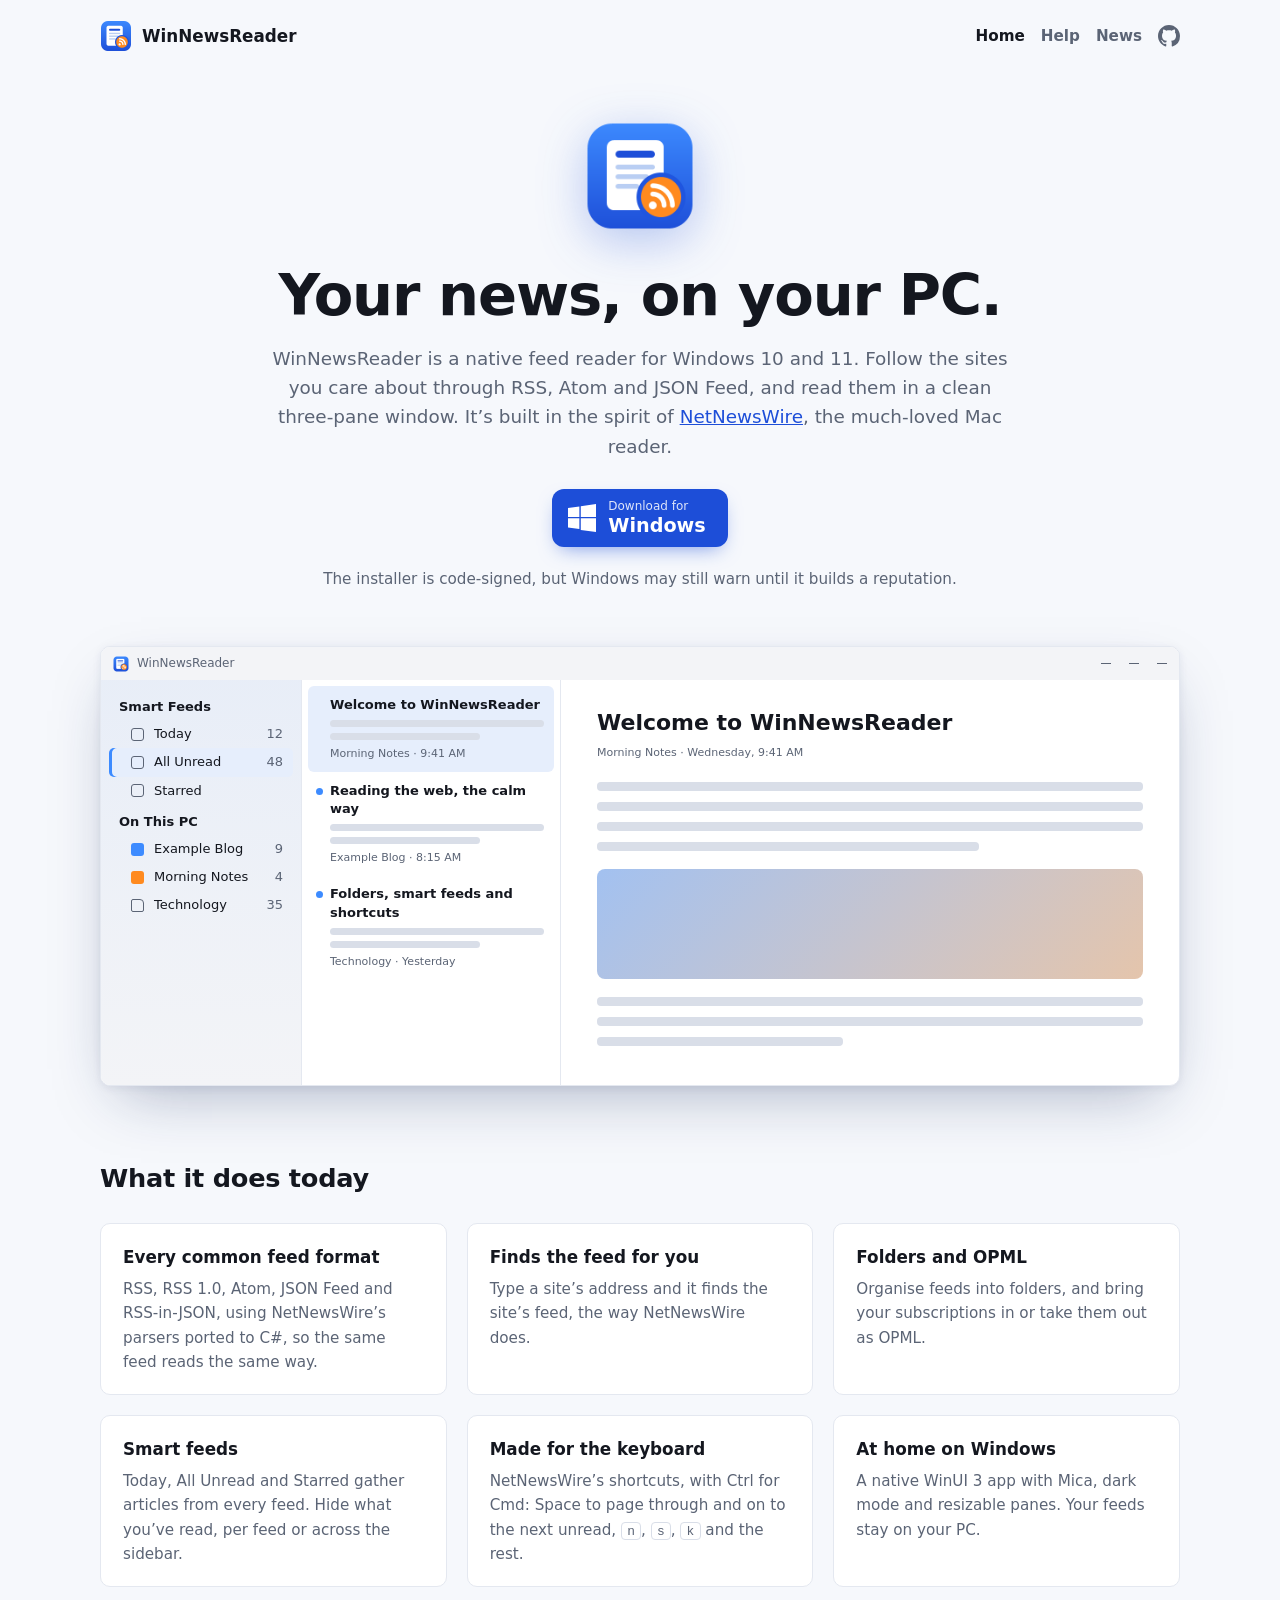
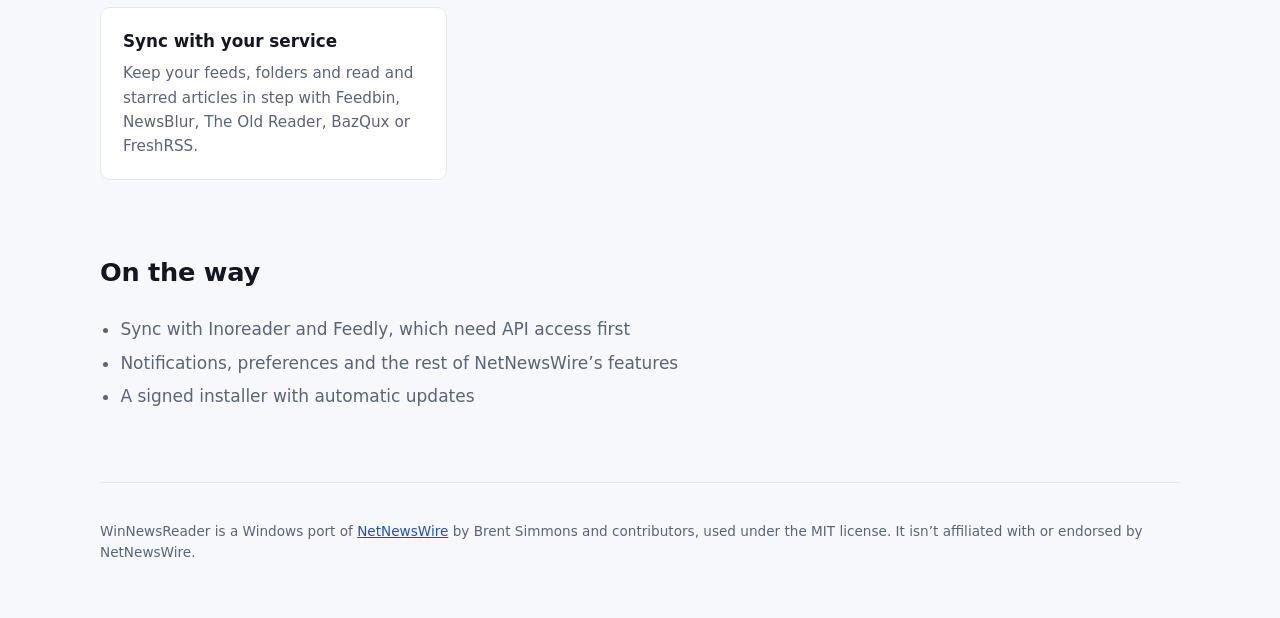
==== site/index.html @ 7c764926 "Website and README: the installer is code-signed Co-Authored-By: Claude Sonnet 5.5 <noreply@anthropi" ====
<!doctype html>
<html lang="en">
<head>
	<meta charset="utf-8">
	<meta name="viewport" content="width=device-width, initial-scale=1">
	<title>WinNewsReader — a feed reader for Windows</title>
	<meta name="description" content="A native RSS, Atom and JSON Feed reader for Windows 10 and 11, built in the spirit of NetNewsWire.">
	<meta name="color-scheme" content="light dark">
	<meta property="og:title" content="WinNewsReader">
	<meta property="og:description" content="A native feed reader for Windows, built in the spirit of NetNewsWire.">
	<meta property="og:image" content="https://winnewsreader.com/icon.png">
	<meta property="og:url" content="https://winnewsreader.com/">
	<link rel="icon" href="favicon.ico" sizes="any">
	<link rel="icon" href="icon.png" type="image/png">
	<link rel="alternate" type="application/atom+xml" title="WinNewsReader News" href="feed.xml">
	<link rel="stylesheet" href="styles.css">
</head>
<body>
	<header class="top">
		<a class="brand" href="/">
			<img src="icon.png" alt="" width="32" height="32">
			<span>WinNewsReader</span>
		</a>
		<nav class="links"><a href="/" aria-current="page">Home</a> <a href="/help/">Help</a> <a href="/news/">News</a> <a class="github" href="https://github.com/shaztechio/WinNewsReader" aria-label="WinNewsReader on GitHub" title="View on GitHub"><svg viewBox="0 0 16 16" width="22" height="22" aria-hidden="true" fill="currentColor"><path d="M8 0C3.58 0 0 3.58 0 8c0 3.54 2.29 6.53 5.47 7.59.4.07.55-.17.55-.38 0-.19-.01-.82-.01-1.49-2.01.37-2.53-.49-2.69-.94-.09-.23-.48-.94-.82-1.13-.28-.15-.68-.52-.01-.53.63-.01 1.08.58 1.23.82.72 1.21 1.87.87 2.33.66.07-.52.28-.87.51-1.07-1.78-.2-3.64-.89-3.64-3.95 0-.87.31-1.59.82-2.15-.08-.2-.36-1.02.08-2.12 0 0 .67-.21 2.2.82.64-.18 1.32-.27 2-.27.68 0 1.36.09 2 .27 1.53-1.04 2.2-.82 2.2-.82.44 1.1.16 1.92.08 2.12.51.56.82 1.27.82 2.15 0 3.07-1.87 3.75-3.65 3.95.29.25.54.73.54 1.48 0 1.07-.01 1.93-.01 2.2 0 .21.15.46.55.38A8.013 8.013 0 0 0 16 8c0-4.42-3.58-8-8-8z"/></svg></a></nav>
	</header>

	<main>
		<section class="hero">
			<img class="hero-icon" src="icon.png" alt="WinNewsReader icon" width="128" height="128">
			<h1>Your news, on your PC.</h1>
			<p class="lede">
				WinNewsReader is a native feed reader for Windows 10 and 11. Follow the sites you care about
				through RSS, Atom and JSON Feed, and read them in a clean three-pane window. It’s built in the
				spirit of <a href="https://netnewswire.com/">NetNewsWire</a>, the much-loved Mac reader.
			</p>
			<p class="download"><a class="badge" href="https://github.com/shaztechio/WinNewsReader/releases" aria-label="Download WinNewsReader for Windows from the Releases page"><svg viewBox="0 0 16 16" width="28" height="28" aria-hidden="true" fill="currentColor"><path d="M0 2.3 6.5 1.4v6H0zM7.3 1.3 16 0v7.4H7.3zM0 8.2h6.5v6.1L0 13.4zM7.3 8.2H16V16l-8.7-1.2z"/></svg><span><small>Download for</small><strong>Windows</strong></span></a></p>
			<p class="note">The installer is code-signed, but Windows may still warn until it builds a reputation.</p>
		</section>

		<!-- An illustration of the app's window, not a screenshot. -->
		<figure class="window" aria-label="Illustration of the WinNewsReader window: a sidebar of feeds, a list of articles, and an article">
			<div class="titlebar">
				<img src="icon.png" alt="" width="16" height="16">
				<span>WinNewsReader</span>
				<span class="controls" aria-hidden="true"><i></i><i></i><i></i></span>
			</div>
			<div class="panes">
				<div class="sidebar">
					<p class="group">Smart Feeds</p>
					<p class="row"><b class="glyph"></b>Today<em>12</em></p>
					<p class="row selected"><b class="glyph"></b>All Unread<em>48</em></p>
					<p class="row"><b class="glyph"></b>Starred</p>
					<p class="group">On This PC</p>
					<p class="row"><b class="dot blue"></b>Example Blog<em>9</em></p>
					<p class="row"><b class="dot orange"></b>Morning Notes<em>4</em></p>
					<p class="row"><b class="folder"></b>Technology<em>35</em></p>
				</div>
				<div class="timeline">
					<div class="item active">
						<p class="title">Welcome to WinNewsReader</p>
						<p class="line"></p><p class="line short"></p>
						<p class="meta">Morning Notes · 9:41 AM</p>
					</div>
					<div class="item unread">
						<p class="title">Reading the web, the calm way</p>
						<p class="line"></p><p class="line short"></p>
						<p class="meta">Example Blog · 8:15 AM</p>
					</div>
					<div class="item unread">
						<p class="title">Folders, smart feeds and shortcuts</p>
						<p class="line"></p><p class="line short"></p>
						<p class="meta">Technology · Yesterday</p>
					</div>
				</div>
				<div class="article">
					<p class="headline">Welcome to WinNewsReader</p>
					<p class="meta">Morning Notes · Wednesday, 9:41 AM</p>
					<p class="line"></p><p class="line"></p><p class="line"></p><p class="line short"></p>
					<p class="block"></p>
					<p class="line"></p><p class="line"></p><p class="line shorter"></p>
				</div>
			</div>
		</figure>

		<section class="features">
			<h2>What it does today</h2>
			<ul class="grid">
				<li>
					<h3>Every common feed format</h3>
					<p>RSS, RSS 1.0, Atom, JSON Feed and RSS-in-JSON, using NetNewsWire’s parsers ported to C#, so the same feed reads the same way.</p>
				</li>
				<li>
					<h3>Finds the feed for you</h3>
					<p>Type a site’s address and it finds the site’s feed, the way NetNewsWire does.</p>
				</li>
				<li>
					<h3>Folders and OPML</h3>
					<p>Organise feeds into folders, and bring your subscriptions in or take them out as OPML.</p>
				</li>
				<li>
					<h3>Smart feeds</h3>
					<p>Today, All Unread and Starred gather articles from every feed. Hide what you’ve read, per feed or across the sidebar.</p>
				</li>
				<li>
					<h3>Made for the keyboard</h3>
					<p>NetNewsWire’s shortcuts, with Ctrl for Cmd: Space to page through and on to the next unread, <kbd>n</kbd>, <kbd>s</kbd>, <kbd>k</kbd> and the rest.</p>
				</li>
				<li>
					<h3>At home on Windows</h3>
					<p>A native WinUI 3 app with Mica, dark mode and resizable panes. Your feeds stay on your PC.</p>
				</li>
				<li>
					<h3>Sync with your service</h3>
					<p>Keep your feeds, folders and read and starred articles in step with Feedbin, NewsBlur, The Old Reader, BazQux or FreshRSS.</p>
				</li>
			</ul>
		</section>

		<section class="roadmap">
			<h2>On the way</h2>
			<ul>
				<li>Sync with Inoreader and Feedly, which need API access first</li>
				<li>Notifications, preferences and the rest of NetNewsWire’s features</li>
				<li>A signed installer with automatic updates</li>
			</ul>
		</section>
	</main>

	<footer>
		<p>
			WinNewsReader is a Windows port of <a href="https://github.com/Ranchero-Software/NetNewsWire">NetNewsWire</a>
			by Brent Simmons and contributors, used under the MIT license. It isn’t affiliated with or endorsed by NetNewsWire.
		</p>
	</footer>
</body>
</html>
---- site/styles.css ----
:root {
	--bg: #f6f8fc;
	--surface: #ffffff;
	--layer: #f3f4f7;
	--text: #14171f;
	--muted: #5b6475;
	--faint: #d9dee8;
	--line: #e4e8f0;
	--blue: #1d4ed8;
	--blue-bright: #3d8bff;
	--orange: #ff8a1f;
	--selected: #e6eefc;
	--shadow: 0 24px 60px -20px rgb(20 40 90 / 0.35), 0 2px 8px rgb(20 40 90 / 0.08);
	color-scheme: light dark;
}

@media (prefers-color-scheme: dark) {
	:root {
		--bg: #0f1218;
		--surface: #1b1f27;
		--layer: #161a21;
		--text: #e9ecf2;
		--muted: #a2abbb;
		--faint: #343b48;
		--line: #2a303b;
		--blue: #6ea8ff;
		--selected: #233150;
		--shadow: 0 24px 60px -20px rgb(0 0 0 / 0.7), 0 2px 8px rgb(0 0 0 / 0.4);
	}
}

* {
	box-sizing: border-box;
}

body {
	margin: 0;
	background: var(--bg);
	color: var(--text);
	font: 17px/1.6 "Segoe UI Variable Text", "Segoe UI", system-ui, -apple-system, sans-serif;
	-webkit-font-smoothing: antialiased;
}

a {
	color: var(--blue);
}

kbd {
	font: 0.85em "Cascadia Mono", Consolas, monospace;
	padding: 0.05em 0.4em;
	border: 1px solid var(--faint);
	border-radius: 4px;
	background: var(--surface);
}

main,
.top,
footer {
	width: min(1080px, 100% - 32px);
	margin-inline: auto;
}

.top {
	display: flex;
	align-items: center;
	justify-content: space-between;
	padding-block: 20px;
}

.brand {
	display: flex;
	align-items: center;
	gap: 10px;
	color: inherit;
	text-decoration: none;
	font-weight: 600;
	font-size: 1.05rem;
}

.status {
	font-size: 0.8rem;
	font-weight: 600;
	color: #8a4300;
	background: #ffe7cf;
	padding: 4px 10px;
	border-radius: 999px;
}

@media (prefers-color-scheme: dark) {
	.status {
		color: #ffc58f;
		background: #3d2510;
	}
}

.hero {
	text-align: center;
	padding: 48px 0 40px;
}

.hero-icon {
	width: 112px;
	height: 112px;
	filter: drop-shadow(0 12px 24px rgb(29 78 216 / 0.3));
}

h1 {
	font: 700 clamp(2.2rem, 6vw, 3.6rem) / 1.1 "Segoe UI Variable Display", "Segoe UI", system-ui, sans-serif;
	letter-spacing: -0.02em;
	margin: 24px 0 16px;
}

.lede {
	max-width: 40em;
	margin: 0 auto;
	font-size: 1.15rem;
	color: var(--muted);
}

.download {
	margin-top: 28px;
}

.badge {
	display: inline-flex;
	align-items: center;
	gap: 12px;
	padding: 10px 22px 10px 16px;
	border-radius: 12px;
	background: var(--blue);
	color: #fff;
	text-decoration: none;
	text-align: left;
	box-shadow: 0 8px 20px -8px rgb(29 78 216 / 0.6);
}

.badge:hover {
	background: #1e40af;
}

.badge:focus-visible {
	outline: 3px solid var(--blue-bright);
	outline-offset: 3px;
}

.badge span {
	display: flex;
	flex-direction: column;
	line-height: 1.2;
}

.badge small {
	font-size: 0.75rem;
	opacity: 0.85;
}

.badge strong {
	font-size: 1.2rem;
	font-weight: 600;
}

.note {
	margin-top: 20px;
	font-size: 0.95rem;
	color: var(--muted);
}

/* The window illustration. */

.window {
	margin: 0 0 72px;
	border-radius: 10px;
	overflow: hidden;
	background: var(--surface);
	border: 1px solid var(--line);
	box-shadow: var(--shadow);
	font-size: 13px;
	line-height: 1.4;
}

.titlebar {
	display: flex;
	align-items: center;
	gap: 8px;
	padding: 8px 12px;
	color: var(--muted);
	font-size: 12px;
	background: var(--layer);
}

.controls {
	margin-left: auto;
	display: flex;
	gap: 18px;
}

.controls i {
	width: 10px;
	height: 1px;
	background: var(--muted);
}

.panes {
	display: grid;
	grid-template-columns: 200px 260px 1fr;
	min-height: 360px;
}

.panes p {
	margin: 0;
}

.sidebar {
	padding: 10px 8px;
	background: linear-gradient(180deg, color-mix(in srgb, var(--blue-bright) 6%, var(--layer)), var(--layer));
}

.group {
	font-weight: 600;
	padding: 8px 10px 4px;
}

.row {
	display: flex;
	align-items: center;
	gap: 10px;
	padding: 5px 10px 5px 22px;
	border-radius: 5px;
}

.row em {
	margin-left: auto;
	font-style: normal;
	color: var(--muted);
}

.row.selected {
	background: var(--selected);
	box-shadow: inset 3px 0 0 var(--blue-bright);
}

.glyph,
.folder,
.dot {
	width: 13px;
	height: 13px;
	flex: none;
	border-radius: 3px;
	border: 1.5px solid var(--muted);
}

.folder {
	border-radius: 2px 4px 2px 2px;
}

.dot {
	border: none;
	border-radius: 3px;
}

.dot.blue {
	background: var(--blue-bright);
}

.dot.orange {
	background: var(--orange);
}

.timeline {
	border-inline: 1px solid var(--line);
	padding: 6px;
}

.item {
	position: relative;
	padding: 10px 10px 10px 22px;
	border-radius: 6px;
}

.item.unread::before {
	content: "";
	position: absolute;
	left: 8px;
	top: 16px;
	width: 7px;
	height: 7px;
	border-radius: 50%;
	background: var(--blue-bright);
}

.item.active {
	background: var(--selected);
}

.title {
	font-weight: 600;
	margin-bottom: 6px !important;
}

.line {
	height: 7px;
	border-radius: 4px;
	background: var(--faint);
	margin-bottom: 6px !important;
}

.line.short {
	width: 70%;
}

.line.shorter {
	width: 45%;
}

.meta {
	color: var(--muted);
	font-size: 11px;
}

.article {
	padding: 28px 36px;
}

.headline {
	font-size: 22px;
	font-weight: 700;
}

.article .meta {
	margin: 6px 0 22px !important;
}

.article .line {
	height: 9px;
	margin-bottom: 11px !important;
}

.block {
	height: 110px;
	margin: 18px 0 !important;
	border-radius: 8px;
	background: linear-gradient(135deg, color-mix(in srgb, var(--blue-bright) 35%, var(--faint)), color-mix(in srgb, var(--orange) 30%, var(--faint)));
}

/* Sections. */

h2 {
	font-size: 1.6rem;
	letter-spacing: -0.01em;
	margin: 0 0 24px;
}

.grid {
	list-style: none;
	padding: 0;
	margin: 0 0 72px;
	display: grid;
	grid-template-columns: repeat(auto-fit, minmax(280px, 1fr));
	gap: 20px;
}

.grid li {
	background: var(--surface);
	border: 1px solid var(--line);
	border-radius: 10px;
	padding: 20px 22px;
}

.grid h3 {
	margin: 0 0 6px;
	font-size: 1.05rem;
}

.grid p {
	margin: 0;
	color: var(--muted);
	font-size: 0.95rem;
}

.roadmap ul {
	margin: 0 0 72px;
	padding-left: 1.2em;
	color: var(--muted);
}

.roadmap li {
	margin-bottom: 6px;
}

footer {
	border-top: 1px solid var(--line);
	padding: 24px 0 40px;
	font-size: 0.85rem;
	color: var(--muted);
}

/* Header links. */

.links {
	display: flex;
	align-items: center;
	gap: 16px;
}

.links a {
	color: var(--muted);
	text-decoration: none;
	font-weight: 600;
	font-size: 0.95rem;
}

.links a:hover,
.links a[aria-current="page"] {
	color: var(--text);
}

.links a.github {
	display: inline-flex;
	line-height: 0;
}

/* Help pages: one readable column. */

.doc {
	width: min(760px, 100% - 32px);
	padding-bottom: 56px;
}

.doc h1 {
	font-size: clamp(2rem, 5vw, 2.6rem);
	margin: 24px 0 8px;
	text-align: left;
}

.doc .lede {
	margin: 0 0 24px;
	text-align: left;
	max-width: none;
}

.doc h2 {
	margin: 48px 0 12px;
	text-align: left;
	scroll-margin-top: 16px;
}

.doc article {
	scroll-margin-top: 16px;
}

.doc article h2 a {
	color: inherit;
	text-decoration: none;
}

.doc article h2 a:hover {
	text-decoration: underline;
}

.doc h3 {
	margin: 24px 0 8px;
	font-size: 1.05rem;
}

.doc section {
	scroll-margin-top: 16px;
}

.doc code {
	font: 0.85em "Cascadia Mono", Consolas, monospace;
	background: var(--layer);
	padding: 0.1em 0.35em;
	border-radius: 4px;
}

.doc figure.shot {
	margin: 24px 0;
}

.doc figure.shot img {
	display: block;
	width: 100%;
	height: auto;
	border: 1px solid var(--line);
	border-radius: 10px;
	box-shadow: var(--shadow);
}

.doc figure.shot.narrow img {
	width: auto;
	max-width: 100%;
}

.doc figure.shot figcaption {
	margin-top: 10px;
	font-size: 0.85rem;
	color: var(--muted);
	text-align: center;
}

.toc {
	background: var(--surface);
	border: 1px solid var(--line);
	border-radius: 12px;
	padding: 16px 24px;
}

.toc ol {
	margin: 0;
	padding-left: 1.2em;
	columns: 2;
	column-gap: 32px;
}

.toc a {
	text-decoration: none;
}

.doc table {
	width: 100%;
	border-collapse: collapse;
	font-size: 0.95rem;
}

.doc td {
	padding: 8px 12px 8px 0;
	border-bottom: 1px solid var(--line);
	vertical-align: top;
}

.doc td:first-child {
	white-space: nowrap;
	width: 1%;
	padding-right: 24px;
}

@media (max-width: 760px) {
	.toc ol {
		columns: 1;
	}

	.doc td:first-child {
		white-space: normal;
	}
}

/* Phones: the illustration keeps the article list and drops the other panes. */

@media (max-width: 760px) {
	.panes {
		grid-template-columns: 1fr;
		min-height: 0;
	}

	.sidebar,
	.article {
		display: none;
	}

	.timeline {
		border: none;
	}
}
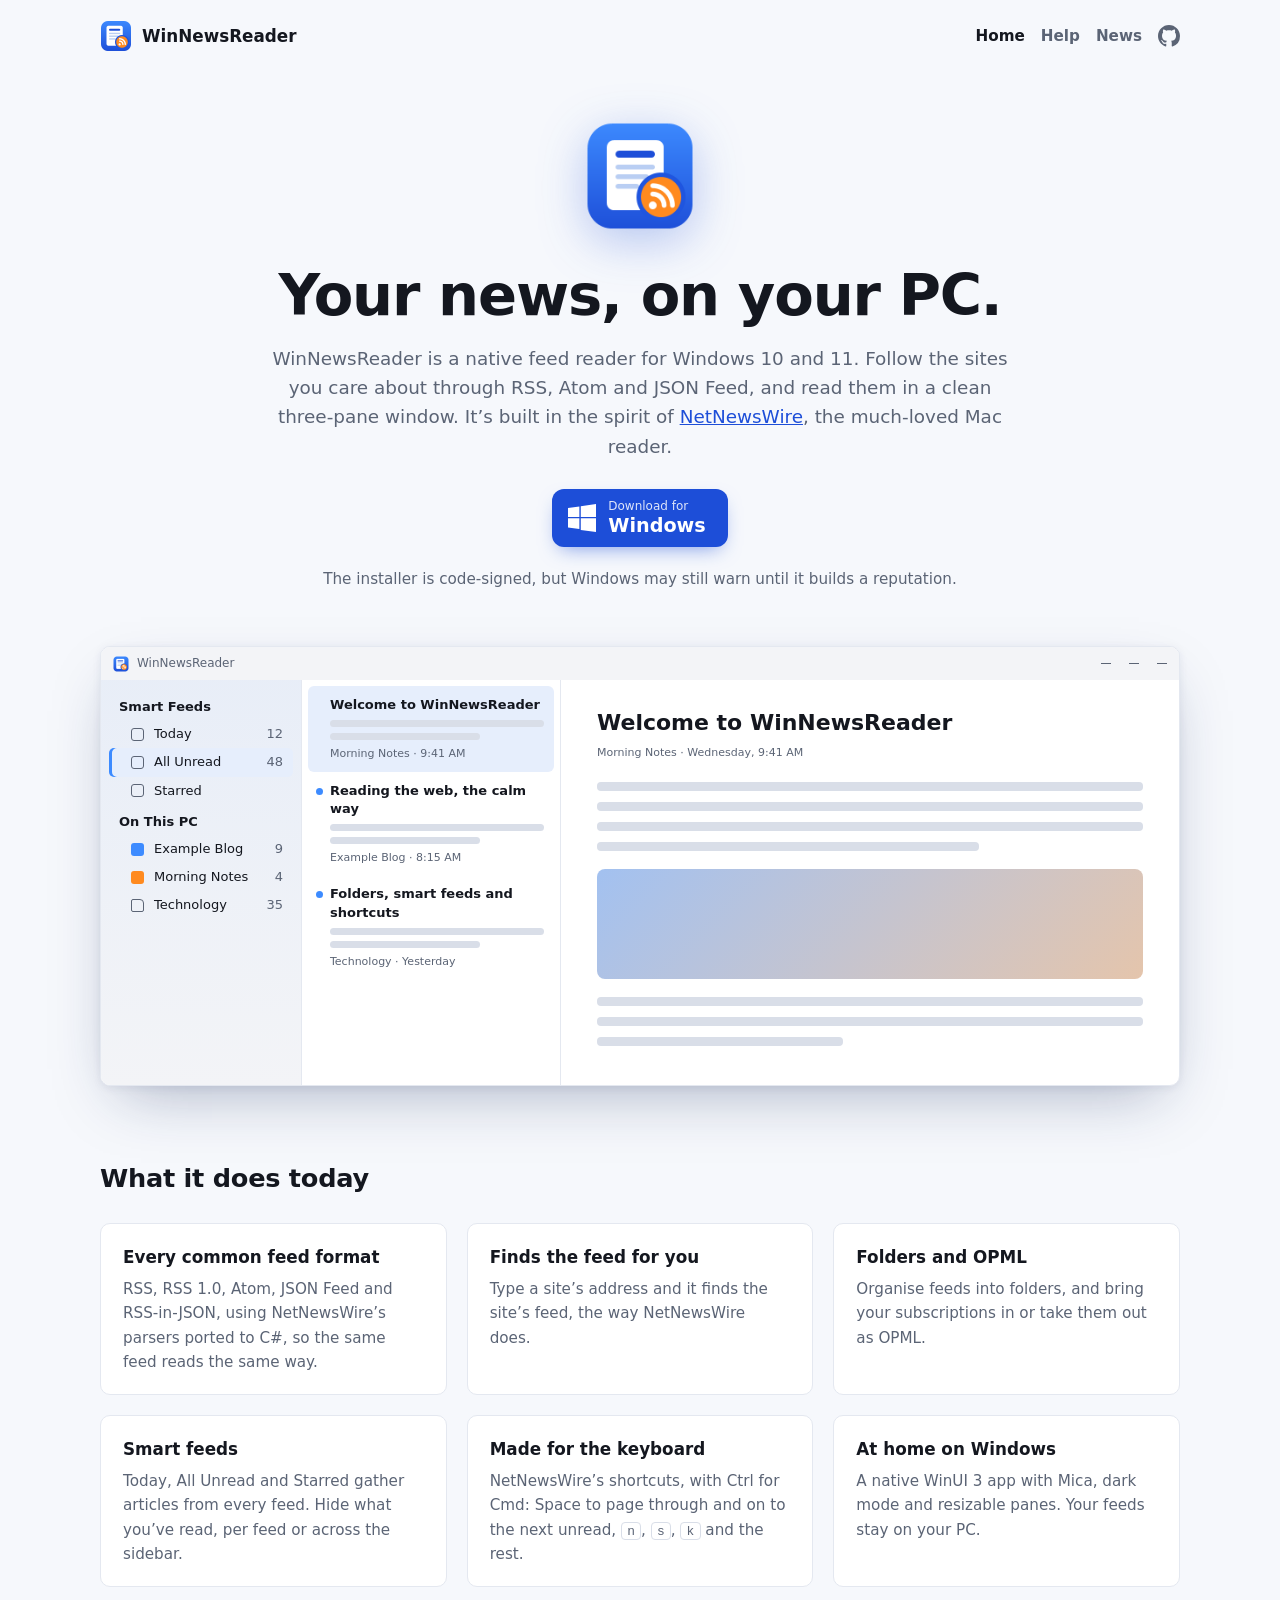
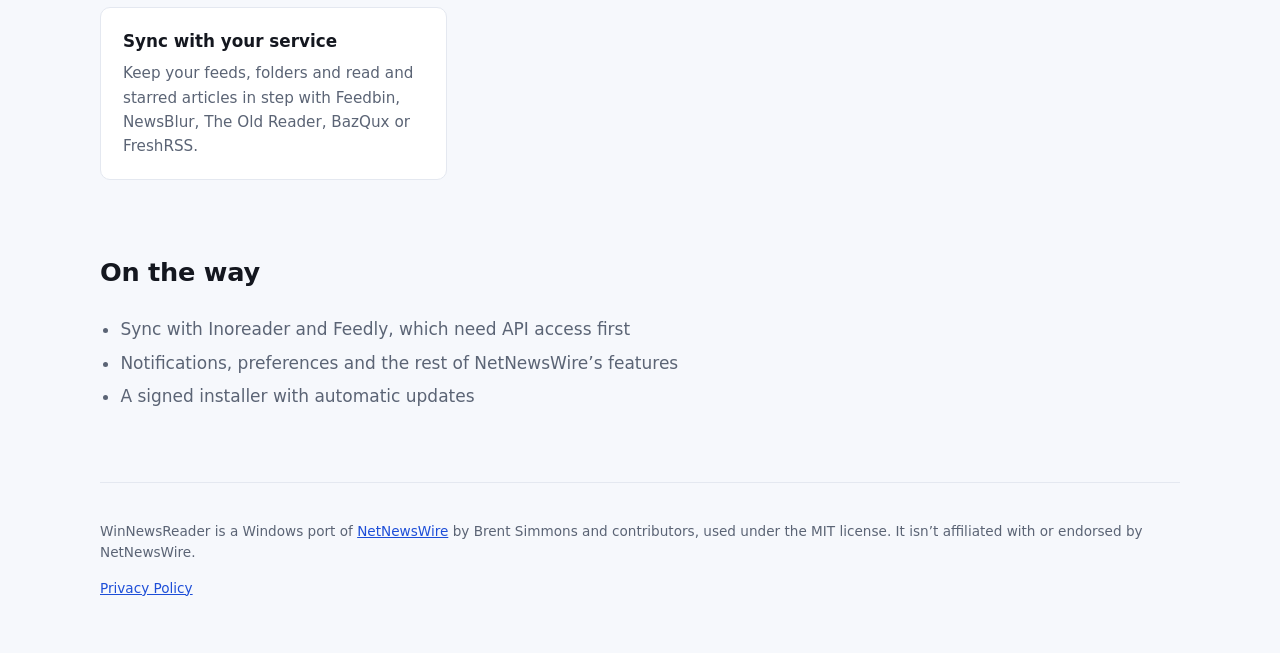
==== commit e8b0b2c4: "Link the Privacy Policy from the footer of every website page Co-Authored-By: Claude Sonnet 5.5 <nor" ====
--- a/site/index.html
+++ b/site/index.html
@@ -131,6 +131,7 @@
 			WinNewsReader is a Windows port of <a href="https://github.com/Ranchero-Software/NetNewsWire">NetNewsWire</a>
 			by Brent Simmons and contributors, used under the MIT license. It isn’t affiliated with or endorsed by NetNewsWire.
 		</p>
+		<p><a href="/privacy/">Privacy Policy</a></p>
 	</footer>
 </body>
 </html>
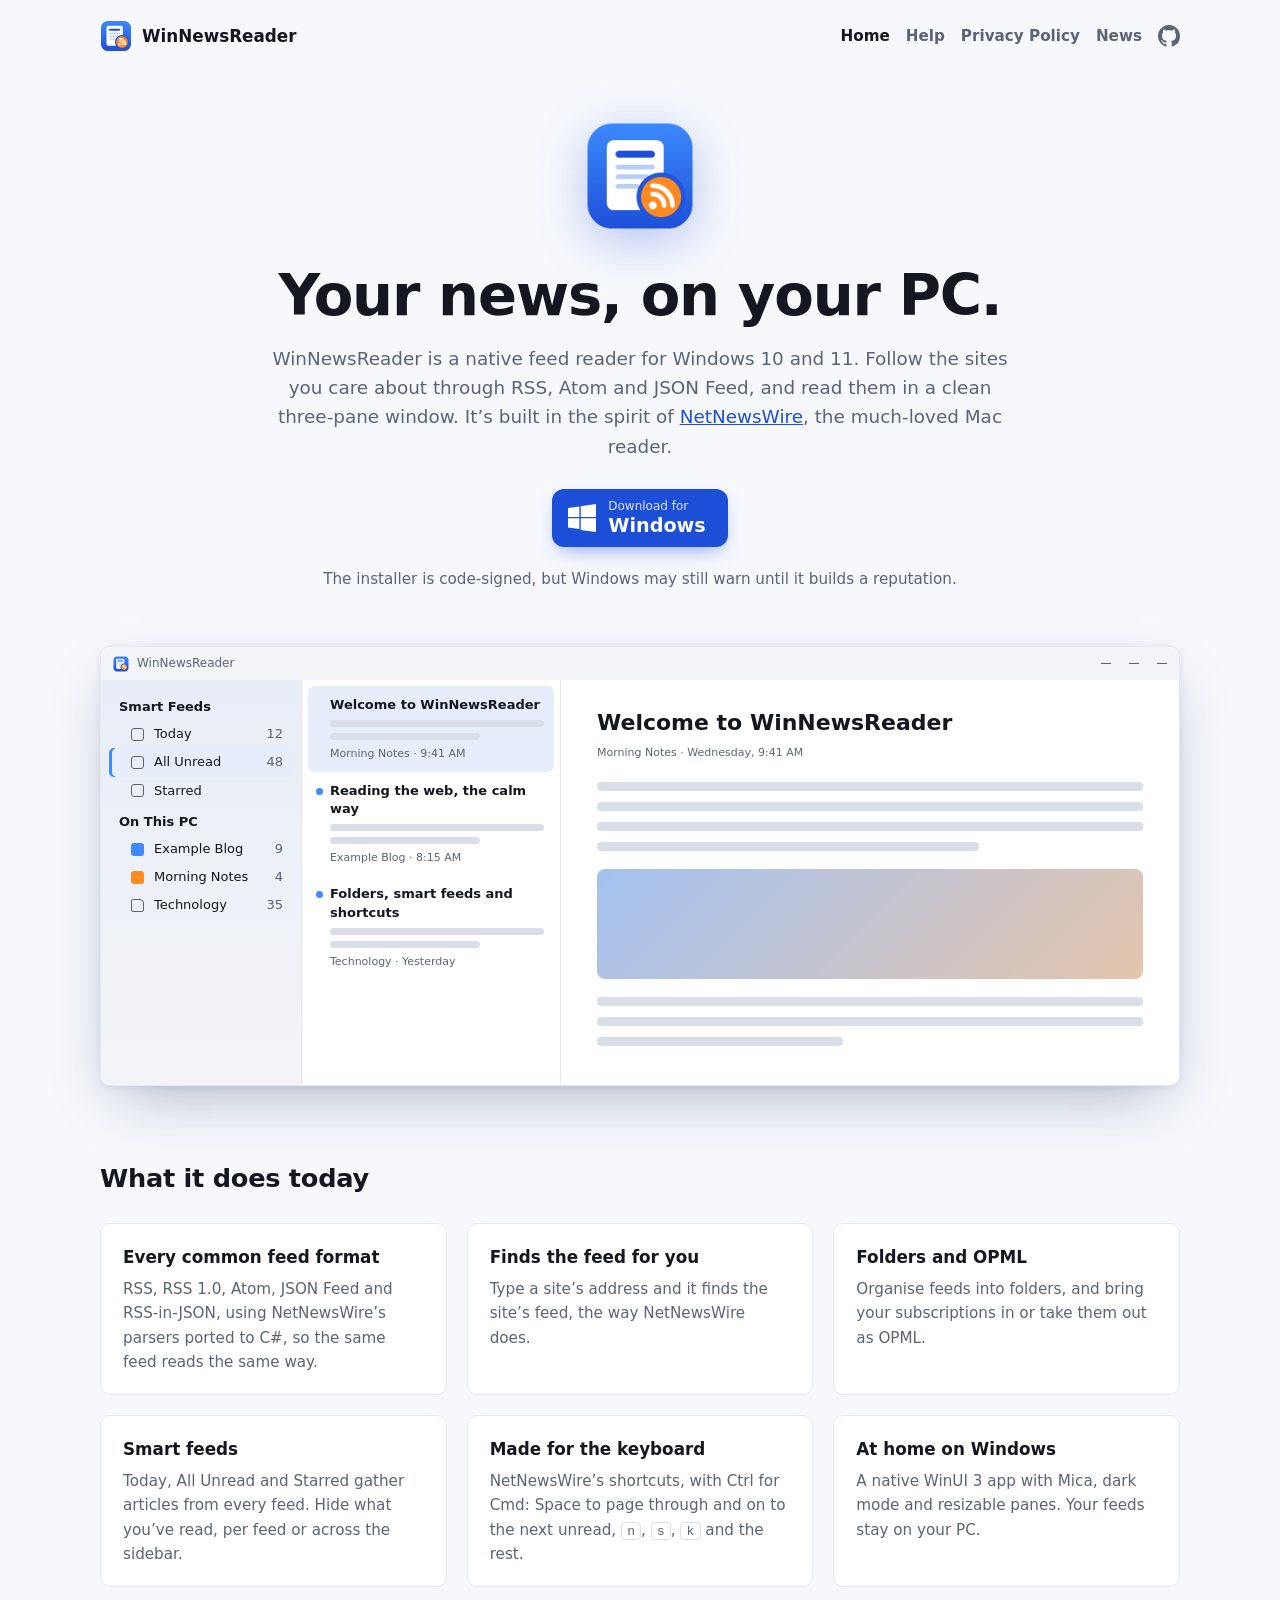
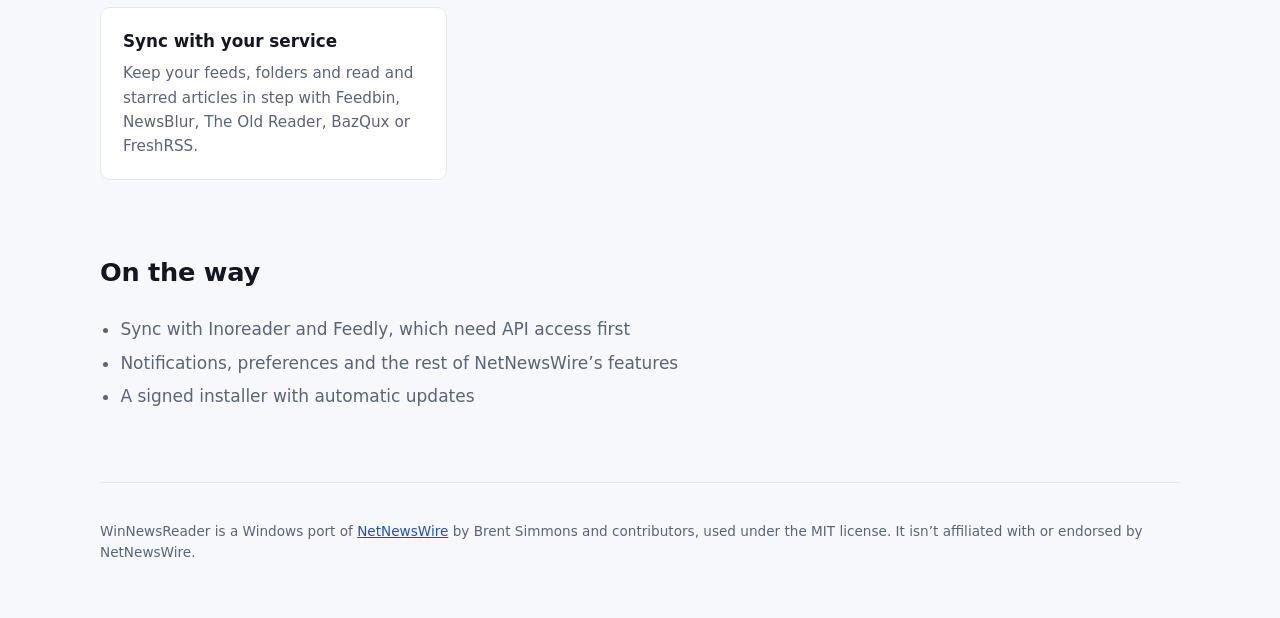
==== commit 242cd705: "Privacy Policy moves from the footer to the header, before News Co-Authored-By: Claude Sonnet 5.5 <n" ====
--- a/site/index.html
+++ b/site/index.html
@@ -21,7 +21,7 @@
 			<img src="icon.png" alt="" width="32" height="32">
 			<span>WinNewsReader</span>
 		</a>
-		<nav class="links"><a href="/" aria-current="page">Home</a> <a href="/help/">Help</a> <a href="/news/">News</a> <a class="github" href="https://github.com/shaztechio/WinNewsReader" aria-label="WinNewsReader on GitHub" title="View on GitHub"><svg viewBox="0 0 16 16" width="22" height="22" aria-hidden="true" fill="currentColor"><path d="M8 0C3.58 0 0 3.58 0 8c0 3.54 2.29 6.53 5.47 7.59.4.07.55-.17.55-.38 0-.19-.01-.82-.01-1.49-2.01.37-2.53-.49-2.69-.94-.09-.23-.48-.94-.82-1.13-.28-.15-.68-.52-.01-.53.63-.01 1.08.58 1.23.82.72 1.21 1.87.87 2.33.66.07-.52.28-.87.51-1.07-1.78-.2-3.64-.89-3.64-3.95 0-.87.31-1.59.82-2.15-.08-.2-.36-1.02.08-2.12 0 0 .67-.21 2.2.82.64-.18 1.32-.27 2-.27.68 0 1.36.09 2 .27 1.53-1.04 2.2-.82 2.2-.82.44 1.1.16 1.92.08 2.12.51.56.82 1.27.82 2.15 0 3.07-1.87 3.75-3.65 3.95.29.25.54.73.54 1.48 0 1.07-.01 1.93-.01 2.2 0 .21.15.46.55.38A8.013 8.013 0 0 0 16 8c0-4.42-3.58-8-8-8z"/></svg></a></nav>
+		<nav class="links"><a href="/" aria-current="page">Home</a> <a href="/help/">Help</a> <a href="/privacy/">Privacy Policy</a> <a href="/news/">News</a> <a class="github" href="https://github.com/shaztechio/WinNewsReader" aria-label="WinNewsReader on GitHub" title="View on GitHub"><svg viewBox="0 0 16 16" width="22" height="22" aria-hidden="true" fill="currentColor"><path d="M8 0C3.58 0 0 3.58 0 8c0 3.54 2.29 6.53 5.47 7.59.4.07.55-.17.55-.38 0-.19-.01-.82-.01-1.49-2.01.37-2.53-.49-2.69-.94-.09-.23-.48-.94-.82-1.13-.28-.15-.68-.52-.01-.53.63-.01 1.08.58 1.23.82.72 1.21 1.87.87 2.33.66.07-.52.28-.87.51-1.07-1.78-.2-3.64-.89-3.64-3.95 0-.87.31-1.59.82-2.15-.08-.2-.36-1.02.08-2.12 0 0 .67-.21 2.2.82.64-.18 1.32-.27 2-.27.68 0 1.36.09 2 .27 1.53-1.04 2.2-.82 2.2-.82.44 1.1.16 1.92.08 2.12.51.56.82 1.27.82 2.15 0 3.07-1.87 3.75-3.65 3.95.29.25.54.73.54 1.48 0 1.07-.01 1.93-.01 2.2 0 .21.15.46.55.38A8.013 8.013 0 0 0 16 8c0-4.42-3.58-8-8-8z"/></svg></a></nav>
 	</header>
 
 	<main>
@@ -131,7 +131,6 @@
 			WinNewsReader is a Windows port of <a href="https://github.com/Ranchero-Software/NetNewsWire">NetNewsWire</a>
 			by Brent Simmons and contributors, used under the MIT license. It isn’t affiliated with or endorsed by NetNewsWire.
 		</p>
-		<p><a href="/privacy/">Privacy Policy</a></p>
 	</footer>
 </body>
 </html>
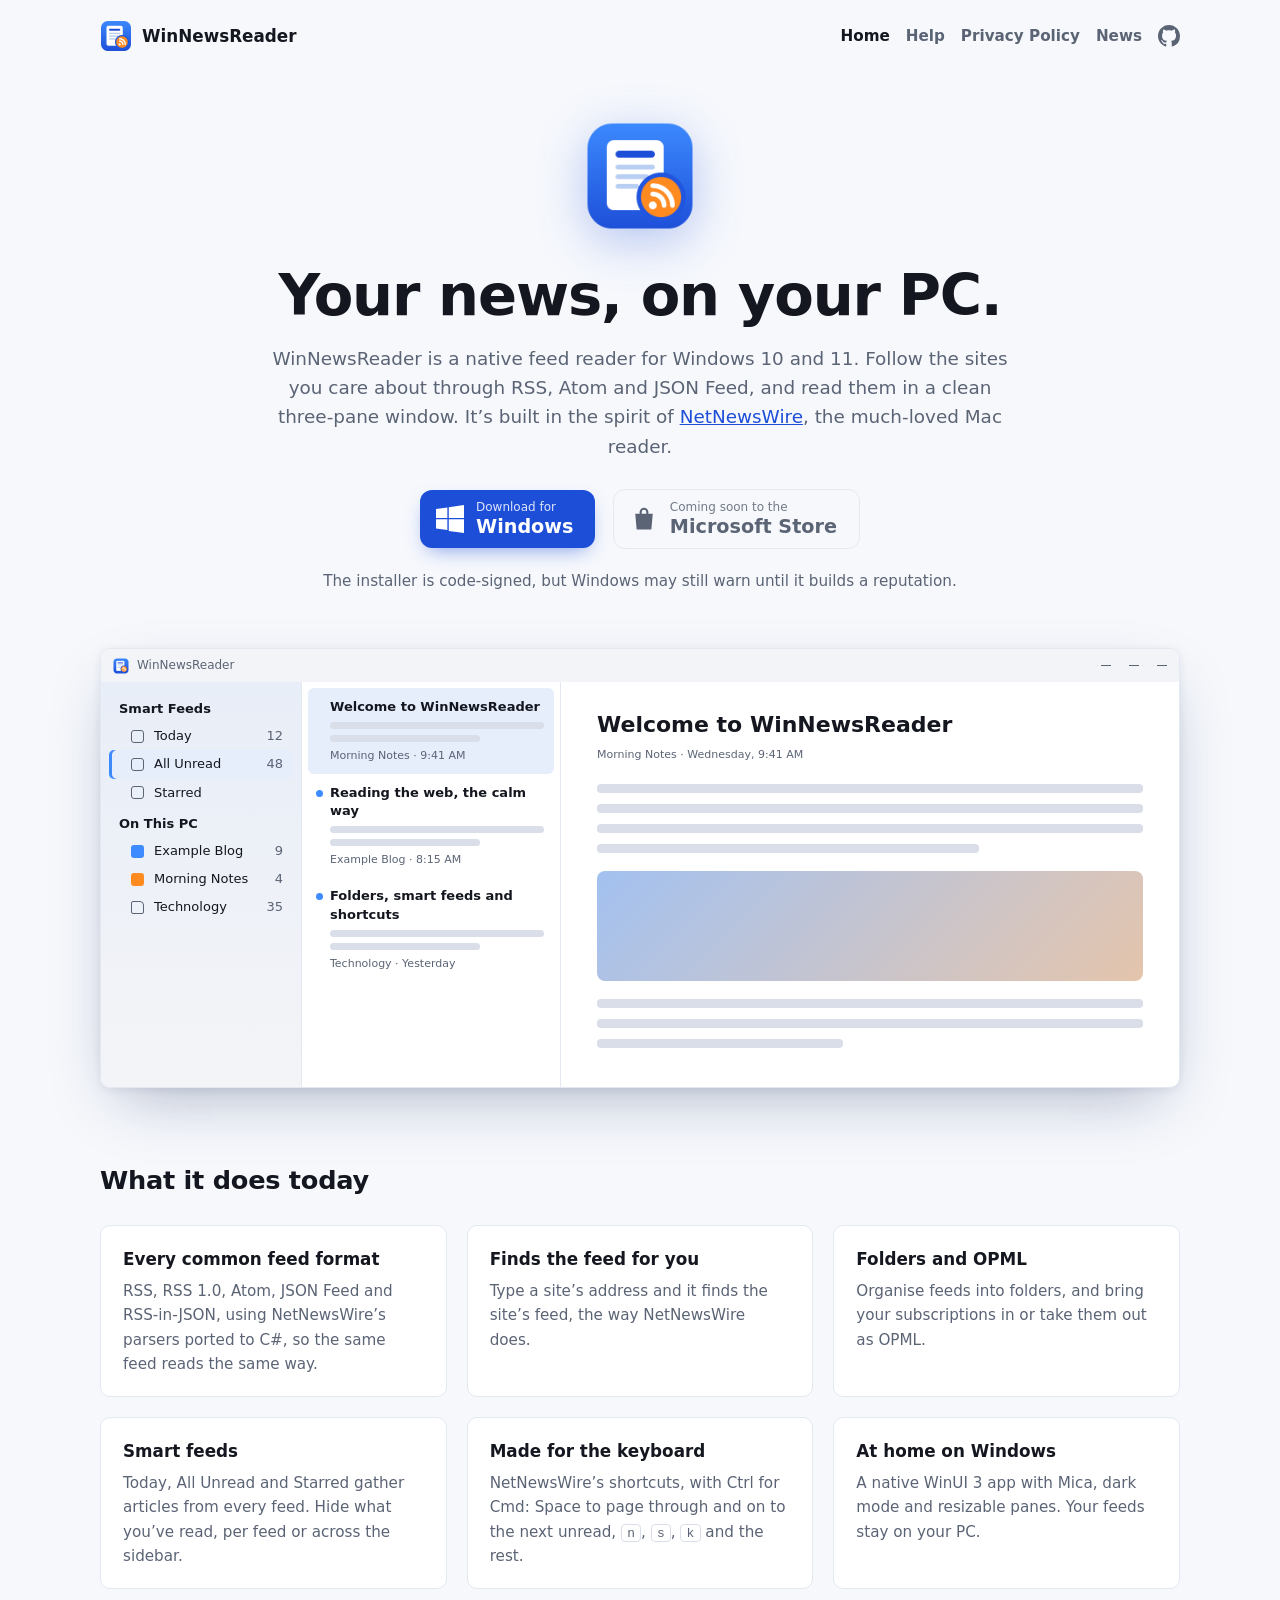
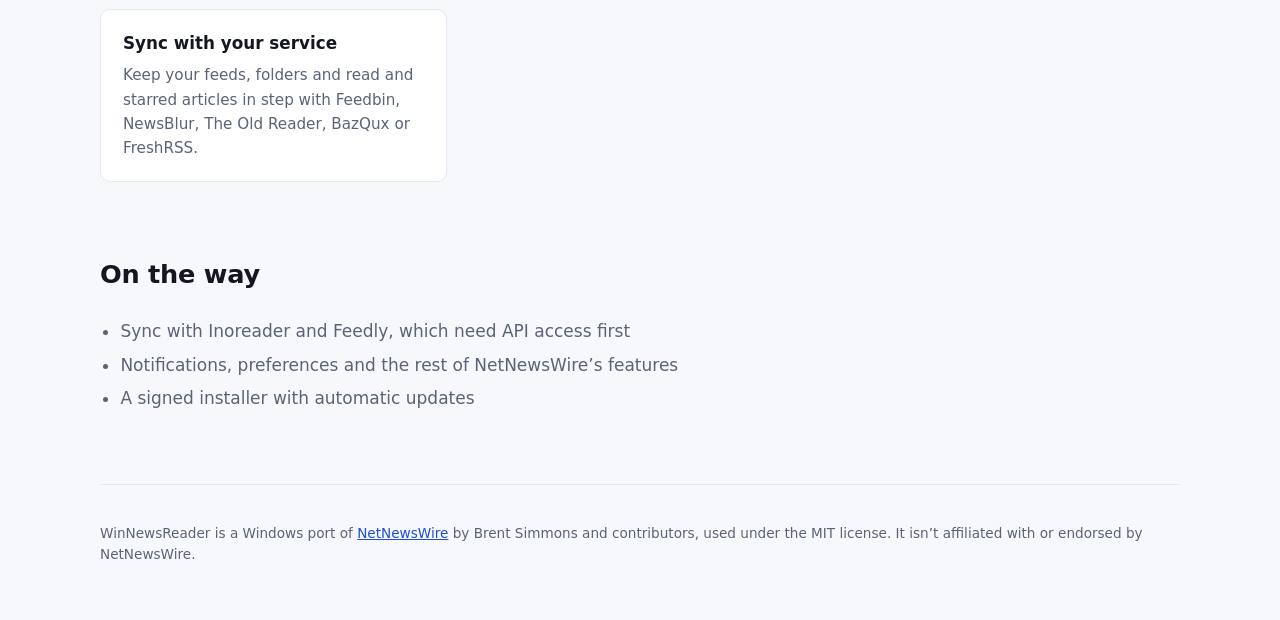
==== commit 245f6e71: "Home page: a Coming soon to the Microsoft Store badge Co-Authored-By: Claude Sonnet 5.5 <noreply@ant" ====
--- a/site/index.html
+++ b/site/index.html
@@ -33,7 +33,7 @@
 				through RSS, Atom and JSON Feed, and read them in a clean three-pane window. It’s built in the
 				spirit of <a href="https://netnewswire.com/">NetNewsWire</a>, the much-loved Mac reader.
 			</p>
-			<p class="download"><a class="badge" href="https://github.com/shaztechio/WinNewsReader/releases" aria-label="Download WinNewsReader for Windows from the Releases page"><svg viewBox="0 0 16 16" width="28" height="28" aria-hidden="true" fill="currentColor"><path d="M0 2.3 6.5 1.4v6H0zM7.3 1.3 16 0v7.4H7.3zM0 8.2h6.5v6.1L0 13.4zM7.3 8.2H16V16l-8.7-1.2z"/></svg><span><small>Download for</small><strong>Windows</strong></span></a></p>
+			<p class="download"><a class="badge" href="https://github.com/shaztechio/WinNewsReader/releases" aria-label="Download WinNewsReader for Windows from the Releases page"><svg viewBox="0 0 16 16" width="28" height="28" aria-hidden="true" fill="currentColor"><path d="M0 2.3 6.5 1.4v6H0zM7.3 1.3 16 0v7.4H7.3zM0 8.2h6.5v6.1L0 13.4zM7.3 8.2H16V16l-8.7-1.2z"/></svg><span><small>Download for</small><strong>Windows</strong></span></a> <span class="badge soon" role="img" aria-label="Coming soon to the Microsoft Store"><svg viewBox="0 0 16 16" width="28" height="28" aria-hidden="true" fill="currentColor"><path d="M3 5h10l-.8 9H3.8zM5.5 5V4a2.5 2.5 0 0 1 5 0v1h-1.2V4a1.3 1.3 0 0 0-2.6 0v1z"/></svg><span><small>Coming soon to the</small><strong>Microsoft Store</strong></span></span></p>
 			<p class="note">The installer is code-signed, but Windows may still warn until it builds a reputation.</p>
 		</section>
 
--- a/site/styles.css
+++ b/site/styles.css
@@ -159,6 +159,24 @@
 	font-weight: 600;
 }
 
+.badge.soon {
+	margin-left: 12px;
+	background: transparent;
+	color: var(--muted);
+	border: 1px solid var(--line);
+	box-shadow: none;
+}
+
+.badge.soon:hover {
+	background: transparent;
+}
+
+@media (max-width: 640px) {
+	.badge.soon {
+		margin: 12px 0 0;
+	}
+}
+
 .note {
 	margin-top: 20px;
 	font-size: 0.95rem;
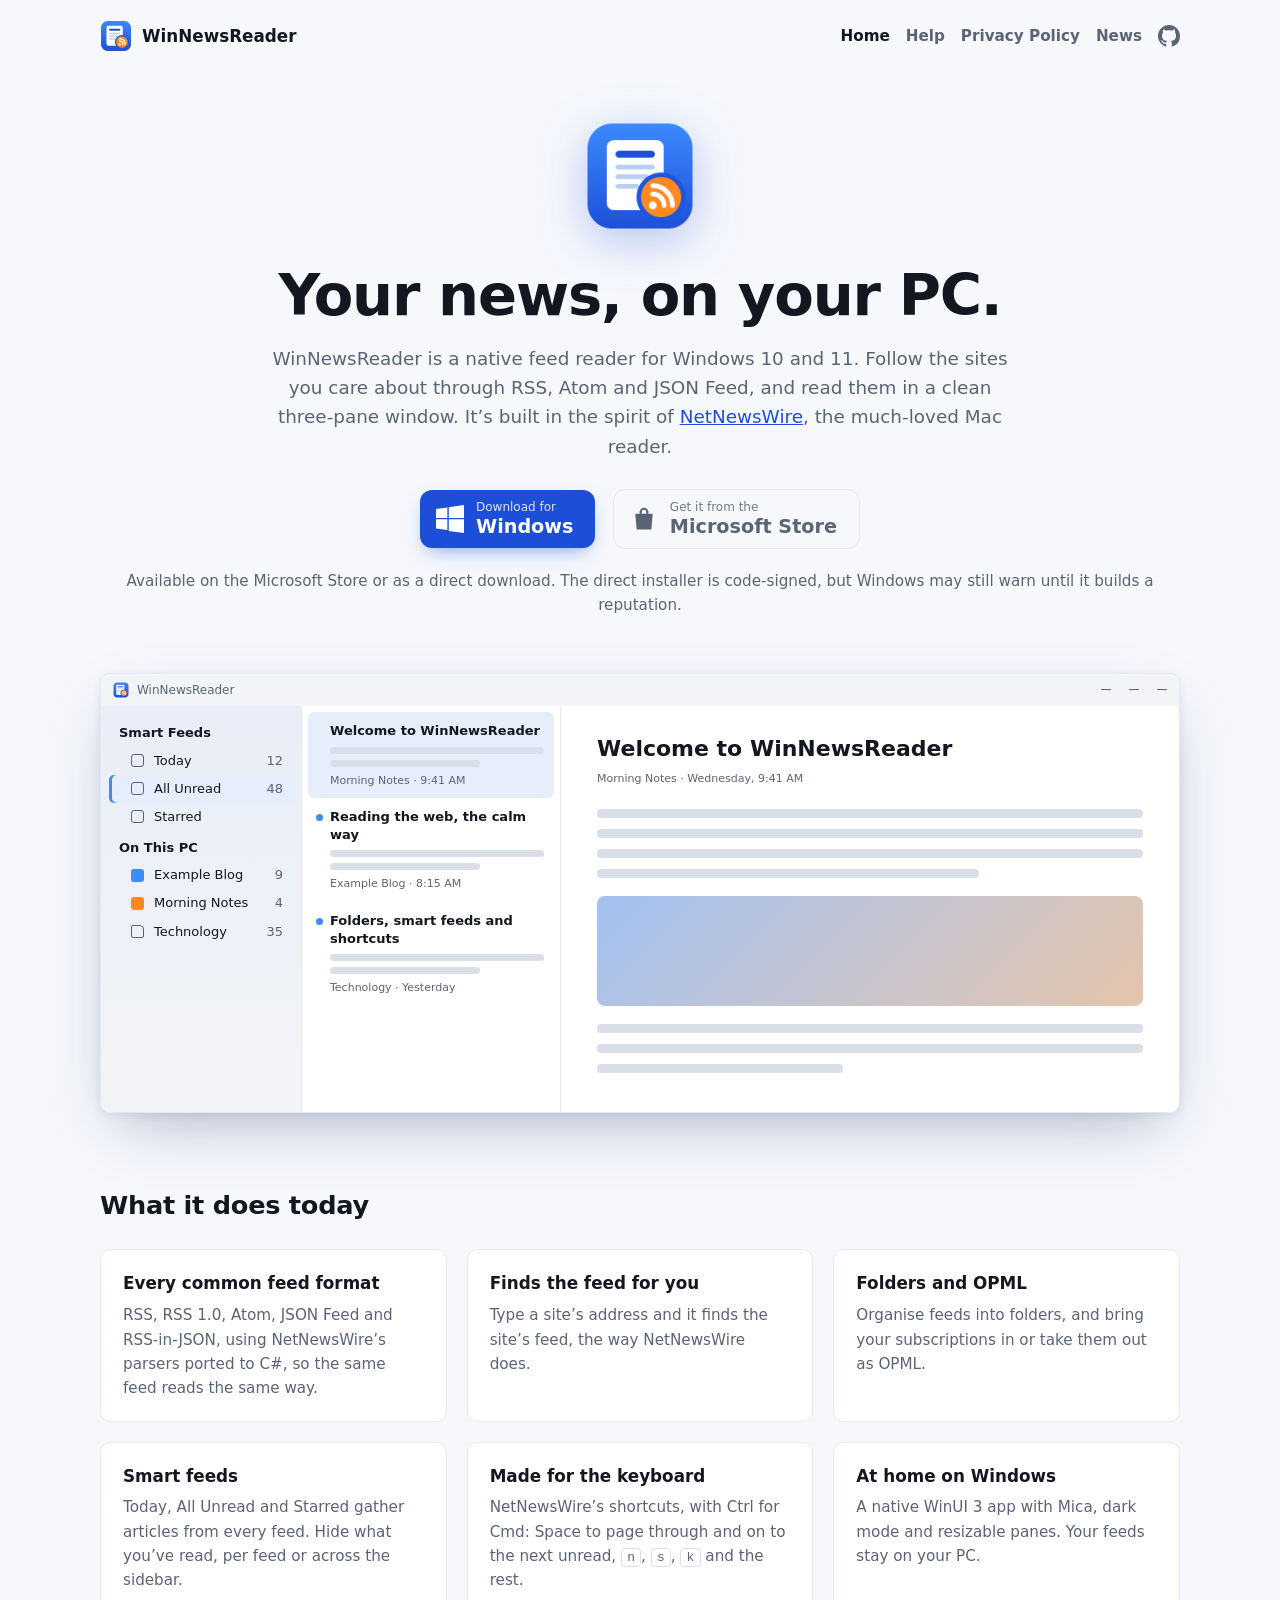
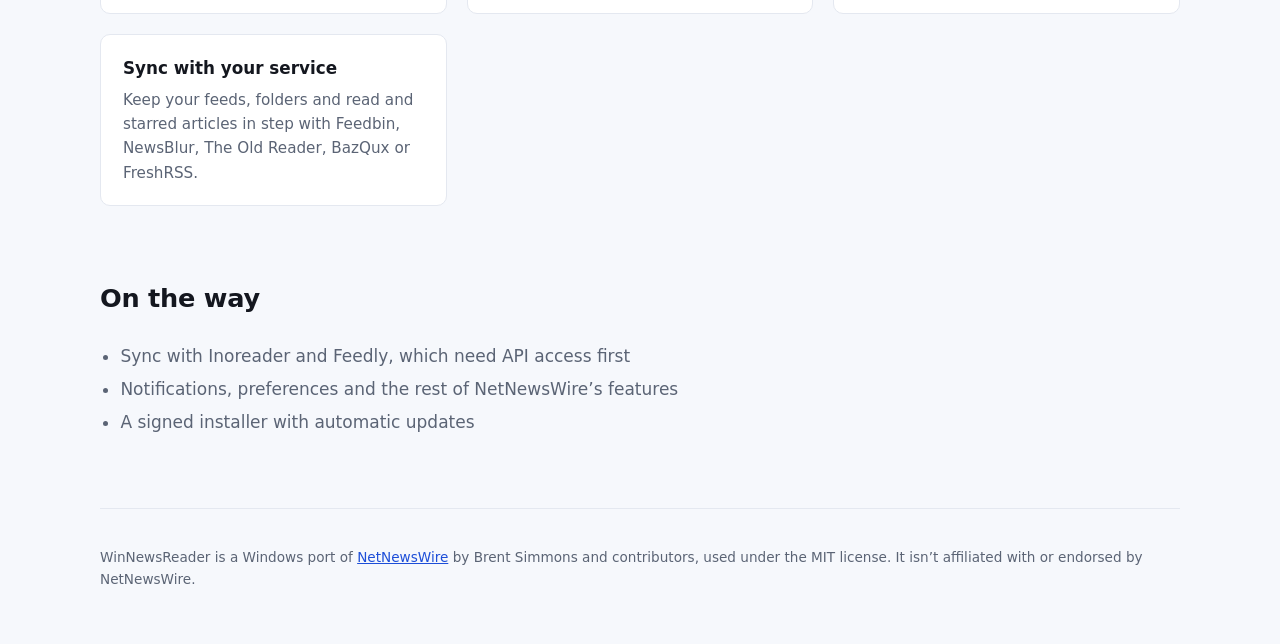
==== commit d613209a: "docs(site): link to Microsoft Store listing Co-Authored-By: Codex <noreply@openai.com>" ====
--- a/site/index.html
+++ b/site/index.html
@@ -33,8 +33,8 @@
 				through RSS, Atom and JSON Feed, and read them in a clean three-pane window. It’s built in the
 				spirit of <a href="https://netnewswire.com/">NetNewsWire</a>, the much-loved Mac reader.
 			</p>
-			<p class="download"><a class="badge" href="https://github.com/shaztechio/WinNewsReader/releases" aria-label="Download WinNewsReader for Windows from the Releases page"><svg viewBox="0 0 16 16" width="28" height="28" aria-hidden="true" fill="currentColor"><path d="M0 2.3 6.5 1.4v6H0zM7.3 1.3 16 0v7.4H7.3zM0 8.2h6.5v6.1L0 13.4zM7.3 8.2H16V16l-8.7-1.2z"/></svg><span><small>Download for</small><strong>Windows</strong></span></a> <span class="badge soon" role="img" aria-label="Coming soon to the Microsoft Store"><svg viewBox="0 0 16 16" width="28" height="28" aria-hidden="true" fill="currentColor"><path d="M3 5h10l-.8 9H3.8zM5.5 5V4a2.5 2.5 0 0 1 5 0v1h-1.2V4a1.3 1.3 0 0 0-2.6 0v1z"/></svg><span><small>Coming soon to the</small><strong>Microsoft Store</strong></span></span></p>
-			<p class="note">The installer is code-signed, but Windows may still warn until it builds a reputation.</p>
+			<p class="download"><a class="badge" href="https://github.com/shaztechio/WinNewsReader/releases" aria-label="Download WinNewsReader for Windows from the Releases page"><svg viewBox="0 0 16 16" width="28" height="28" aria-hidden="true" fill="currentColor"><path d="M0 2.3 6.5 1.4v6H0zM7.3 1.3 16 0v7.4H7.3zM0 8.2h6.5v6.1L0 13.4zM7.3 8.2H16V16l-8.7-1.2z"/></svg><span><small>Download for</small><strong>Windows</strong></span></a> <a class="badge store" href="https://apps.microsoft.com/detail/9NRLK3849HVD" aria-label="Get WinNewsReader from the Microsoft Store"><svg viewBox="0 0 16 16" width="28" height="28" aria-hidden="true" fill="currentColor"><path d="M3 5h10l-.8 9H3.8zM5.5 5V4a2.5 2.5 0 0 1 5 0v1h-1.2V4a1.3 1.3 0 0 0-2.6 0v1z"/></svg><span><small>Get it from the</small><strong>Microsoft Store</strong></span></a></p>
+			<p class="note">Available on the Microsoft Store or as a direct download. The direct installer is code-signed, but Windows may still warn until it builds a reputation.</p>
 		</section>
 
 		<!-- An illustration of the app's window, not a screenshot. -->
--- a/site/styles.css
+++ b/site/styles.css
@@ -159,7 +159,7 @@
 	font-weight: 600;
 }
 
-.badge.soon {
+.badge.store {
 	margin-left: 12px;
 	background: transparent;
 	color: var(--muted);
@@ -167,12 +167,12 @@
 	box-shadow: none;
 }
 
-.badge.soon:hover {
-	background: transparent;
+.badge.store:hover {
+	background: var(--layer);
 }
 
 @media (max-width: 640px) {
-	.badge.soon {
+	.badge.store {
 		margin: 12px 0 0;
 	}
 }
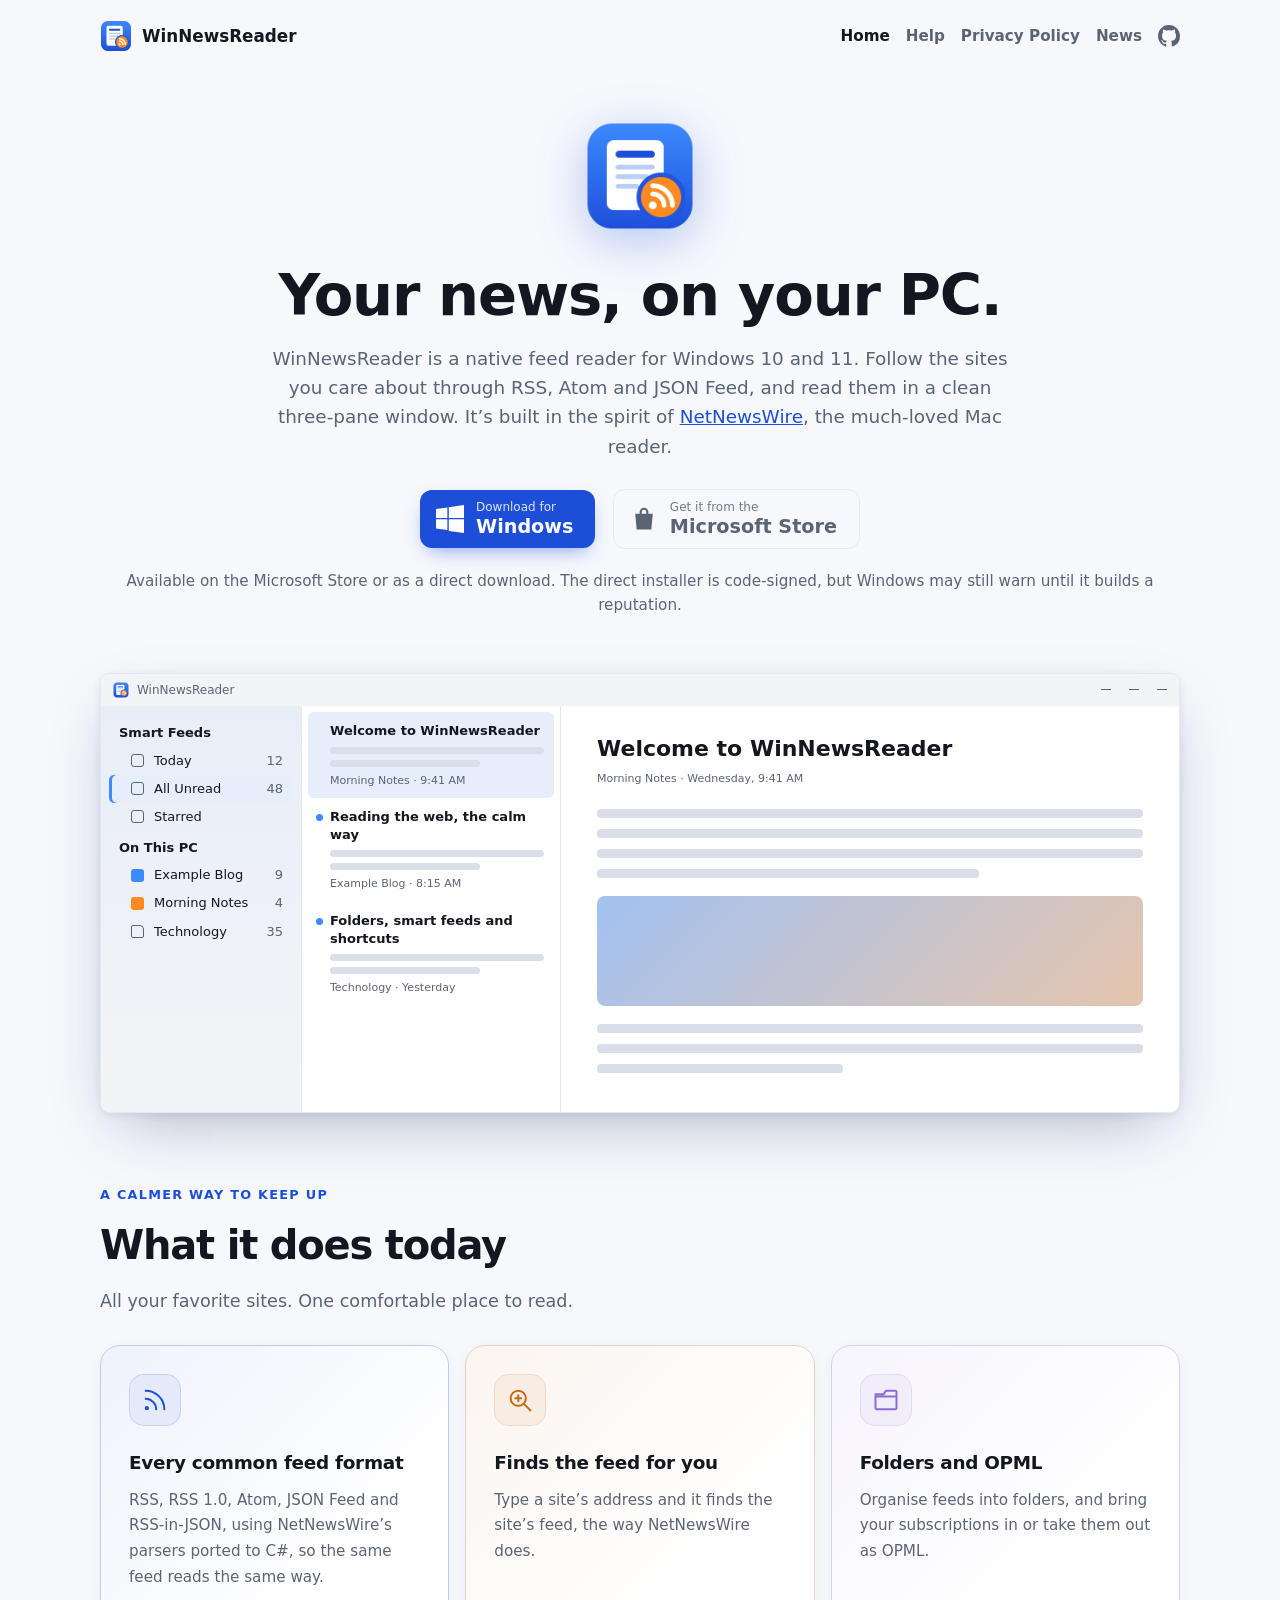
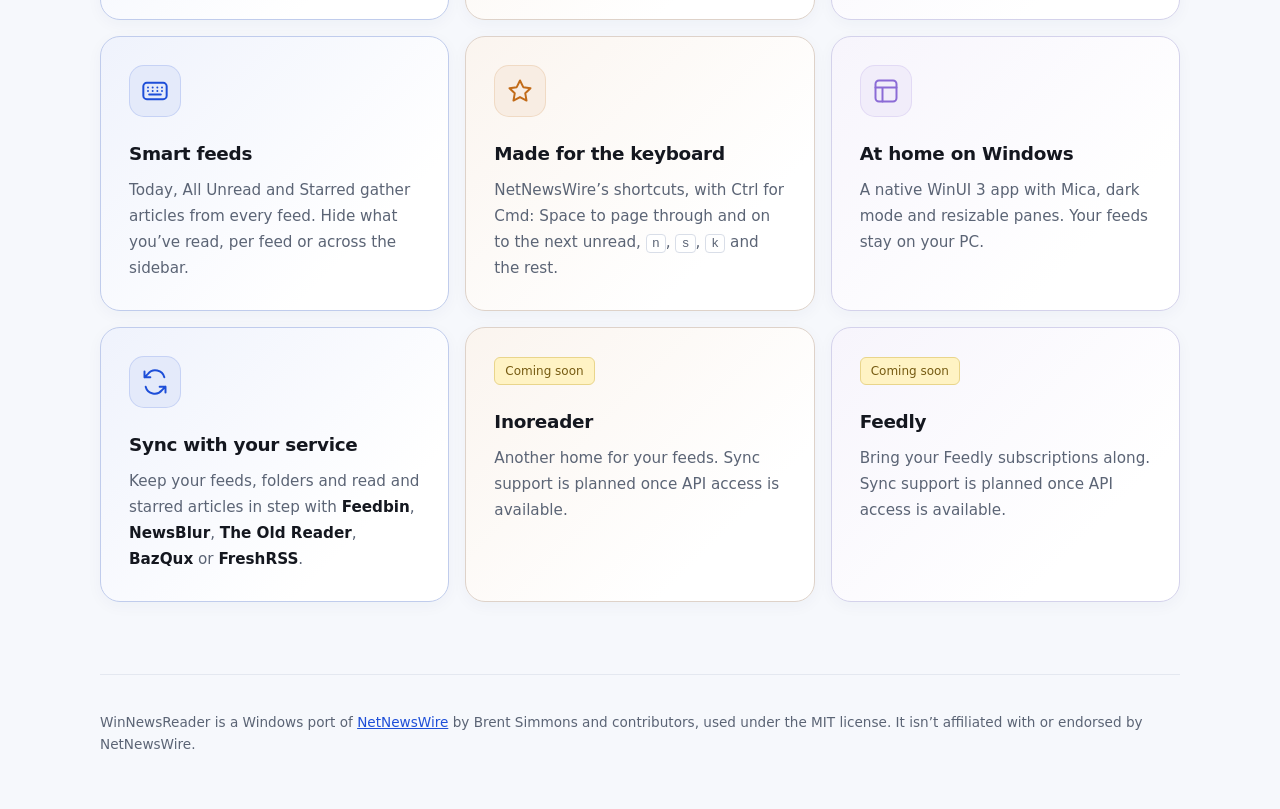
==== commit 9bcd3d61: "style(site): refresh feature cards and upcoming services Co-Authored-By: Codex <noreply@openai.com>" ====
--- a/site/index.html
+++ b/site/index.html
@@ -82,48 +82,59 @@
 			</div>
 		</figure>
 
-		<section class="features">
+		<section class="features" id="features">
+			<p class="feature-eyebrow">A calmer way to keep up</p>
 			<h2>What it does today</h2>
+			<p class="feature-intro">All your favorite sites. One comfortable place to read.</p>
 			<ul class="grid">
 				<li>
+					<span class="feature-icon" aria-hidden="true"><svg viewBox="0 0 24 24" width="28" height="28" fill="none" stroke="currentColor" stroke-width="1.7" stroke-linecap="round" stroke-linejoin="round"><circle cx="5" cy="19" r="1"/><path d="M4 11a9 9 0 0 1 9 9M4 4a16 16 0 0 1 16 16"/></svg></span>
 					<h3>Every common feed format</h3>
 					<p>RSS, RSS 1.0, Atom, JSON Feed and RSS-in-JSON, using NetNewsWire’s parsers ported to C#, so the same feed reads the same way.</p>
 				</li>
 				<li>
+					<span class="feature-icon" aria-hidden="true"><svg viewBox="0 0 24 24" width="28" height="28" fill="none" stroke="currentColor" stroke-width="1.7" stroke-linecap="round" stroke-linejoin="round"><circle cx="10.5" cy="10.5" r="6.5"/><path d="m16 16 5 5M8 10.5h5m-2.5-2.5v5"/></svg></span>
 					<h3>Finds the feed for you</h3>
 					<p>Type a site’s address and it finds the site’s feed, the way NetNewsWire does.</p>
 				</li>
 				<li>
+					<span class="feature-icon" aria-hidden="true"><svg viewBox="0 0 24 24" width="28" height="28" fill="none" stroke="currentColor" stroke-width="1.7" stroke-linecap="round" stroke-linejoin="round"><path d="M3 7h7l2-3h8a1 1 0 0 1 1 1v14a1 1 0 0 1-1 1H4a1 1 0 0 1-1-1V7Zm0 2h18"/></svg></span>
 					<h3>Folders and OPML</h3>
 					<p>Organise feeds into folders, and bring your subscriptions in or take them out as OPML.</p>
 				</li>
 				<li>
+					<span class="feature-icon" aria-hidden="true"><svg viewBox="0 0 24 24" width="28" height="28" fill="none" stroke="currentColor" stroke-width="1.7" stroke-linecap="round" stroke-linejoin="round"><rect x="2" y="5" width="20" height="14" rx="3"/><path d="M6 9h.01M10 9h.01M14 9h.01M18 9h.01M6 12h.01M10 12h.01M14 12h.01M18 12h.01M7 15h10"/></svg></span>
 					<h3>Smart feeds</h3>
 					<p>Today, All Unread and Starred gather articles from every feed. Hide what you’ve read, per feed or across the sidebar.</p>
 				</li>
 				<li>
+					<span class="feature-icon" aria-hidden="true"><svg viewBox="0 0 24 24" width="28" height="28" fill="none" stroke="currentColor" stroke-width="1.7" stroke-linecap="round" stroke-linejoin="round"><path d="m12 3 2.8 5.7 6.2.9-4.5 4.4 1.1 6.2-5.6-3-5.6 3 1.1-6.2L3 9.6l6.2-.9Z"/></svg></span>
 					<h3>Made for the keyboard</h3>
 					<p>NetNewsWire’s shortcuts, with Ctrl for Cmd: Space to page through and on to the next unread, <kbd>n</kbd>, <kbd>s</kbd>, <kbd>k</kbd> and the rest.</p>
 				</li>
 				<li>
+					<span class="feature-icon" aria-hidden="true"><svg viewBox="0 0 24 24" width="28" height="28" fill="none" stroke="currentColor" stroke-width="1.7" stroke-linecap="round" stroke-linejoin="round"><rect x="3" y="3" width="18" height="18" rx="3"/><path d="M3 9h18M9 9v12"/></svg></span>
 					<h3>At home on Windows</h3>
 					<p>A native WinUI 3 app with Mica, dark mode and resizable panes. Your feeds stay on your PC.</p>
 				</li>
 				<li>
+					<span class="feature-icon" aria-hidden="true"><svg viewBox="0 0 24 24" width="28" height="28" fill="none" stroke="currentColor" stroke-width="1.7" stroke-linecap="round" stroke-linejoin="round"><path d="M20 8a8 8 0 0 0-14-3L3 8m0-5v5h5M4 16a8 8 0 0 0 14 3l3-3m0 5v-5h-5"/></svg></span>
 					<h3>Sync with your service</h3>
-					<p>Keep your feeds, folders and read and starred articles in step with Feedbin, NewsBlur, The Old Reader, BazQux or FreshRSS.</p>
+					<p>Keep your feeds, folders and read and starred articles in step with <strong>Feedbin</strong>, <strong>NewsBlur</strong>, <strong>The Old Reader</strong>, <strong>BazQux</strong> or <strong>FreshRSS</strong>.</p>
+				</li>
+				<li>
+					<span class="coming-soon">Coming soon</span>
+					<h3>Inoreader</h3>
+					<p>Another home for your feeds. Sync support is planned once API access is available.</p>
+				</li>
+				<li>
+					<span class="coming-soon">Coming soon</span>
+					<h3>Feedly</h3>
+					<p>Bring your Feedly subscriptions along. Sync support is planned once API access is available.</p>
 				</li>
 			</ul>
 		</section>
 
-		<section class="roadmap">
-			<h2>On the way</h2>
-			<ul>
-				<li>Sync with Inoreader and Feedly, which need API access first</li>
-				<li>Notifications, preferences and the rest of NetNewsWire’s features</li>
-				<li>A signed installer with automatic updates</li>
-			</ul>
-		</section>
 	</main>
 
 	<footer>
--- a/site/styles.css
+++ b/site/styles.css
@@ -368,41 +368,99 @@
 	margin: 0 0 24px;
 }
 
+.feature-eyebrow {
+	margin: 0 0 8px;
+	color: var(--blue);
+	font-size: 0.8rem;
+	font-weight: 700;
+	letter-spacing: 0.1em;
+	text-transform: uppercase;
+}
+
+.features h2 {
+	margin-bottom: 10px;
+	font-size: clamp(1.8rem, 4vw, 2.5rem);
+	letter-spacing: -0.03em;
+}
+
+.feature-intro {
+	margin: 0 0 30px;
+	color: var(--muted);
+	font-size: 1.1rem;
+}
+
 .grid {
 	list-style: none;
 	padding: 0;
 	margin: 0 0 72px;
 	display: grid;
-	grid-template-columns: repeat(auto-fit, minmax(280px, 1fr));
-	gap: 20px;
-}
-
-.grid li {
-	background: var(--surface);
-	border: 1px solid var(--line);
-	border-radius: 10px;
-	padding: 20px 22px;
+	grid-template-columns: repeat(3, minmax(0, 1fr));
+	gap: 16px;
+}
+
+.grid > li {
+	--accent: var(--blue);
+	background: linear-gradient(135deg, color-mix(in srgb, var(--accent) 7%, var(--surface)), var(--surface) 75%);
+	border: 1px solid color-mix(in srgb, var(--accent) 18%, var(--line));
+	border-radius: 20px;
+	padding: 28px;
+	box-shadow: 0 4px 16px rgb(20 40 90 / 0.04);
+}
+
+.grid > li:nth-child(3n + 2) { --accent: #c26b18; }
+.grid > li:nth-child(3n) { --accent: #8b6bd6; }
+
+.feature-icon {
+	display: inline-flex;
+	align-items: center;
+	justify-content: center;
+	width: 52px;
+	height: 52px;
+	margin-bottom: 22px;
+	border-radius: 15px;
+	color: var(--accent);
+	background: color-mix(in srgb, var(--accent) 12%, var(--surface));
+	border: 1px solid color-mix(in srgb, var(--accent) 15%, transparent);
 }
 
 .grid h3 {
-	margin: 0 0 6px;
-	font-size: 1.05rem;
-}
+	margin: 0 0 10px;
+	font-size: 1.15rem;
+	letter-spacing: -0.015em;
+}
+
 
 .grid p {
 	margin: 0;
+	max-width: 46ch;
 	color: var(--muted);
 	font-size: 0.95rem;
-}
-
-.roadmap ul {
-	margin: 0 0 72px;
-	padding-left: 1.2em;
-	color: var(--muted);
-}
-
-.roadmap li {
-	margin-bottom: 6px;
+	line-height: 1.7;
+}
+
+@media (max-width: 760px) {
+	.grid { grid-template-columns: repeat(2, minmax(0, 1fr)); }
+
+}
+
+@media (max-width: 480px) {
+	.grid { grid-template-columns: minmax(0, 1fr); }
+	.grid > li { padding: 24px; }
+}
+
+.grid strong { color: var(--text); }
+
+.coming-soon {
+	display: inline-block;
+	margin-bottom: 22px;
+	padding: 4px 10px;
+	border: 1px solid #e9d58b;
+	background: #fff3c4;
+	border-radius: 6px;
+	color: #765b12;
+	font-size: 0.75rem;
+	font-weight: 500;
+	line-height: 1.5;
 }
 
 footer {
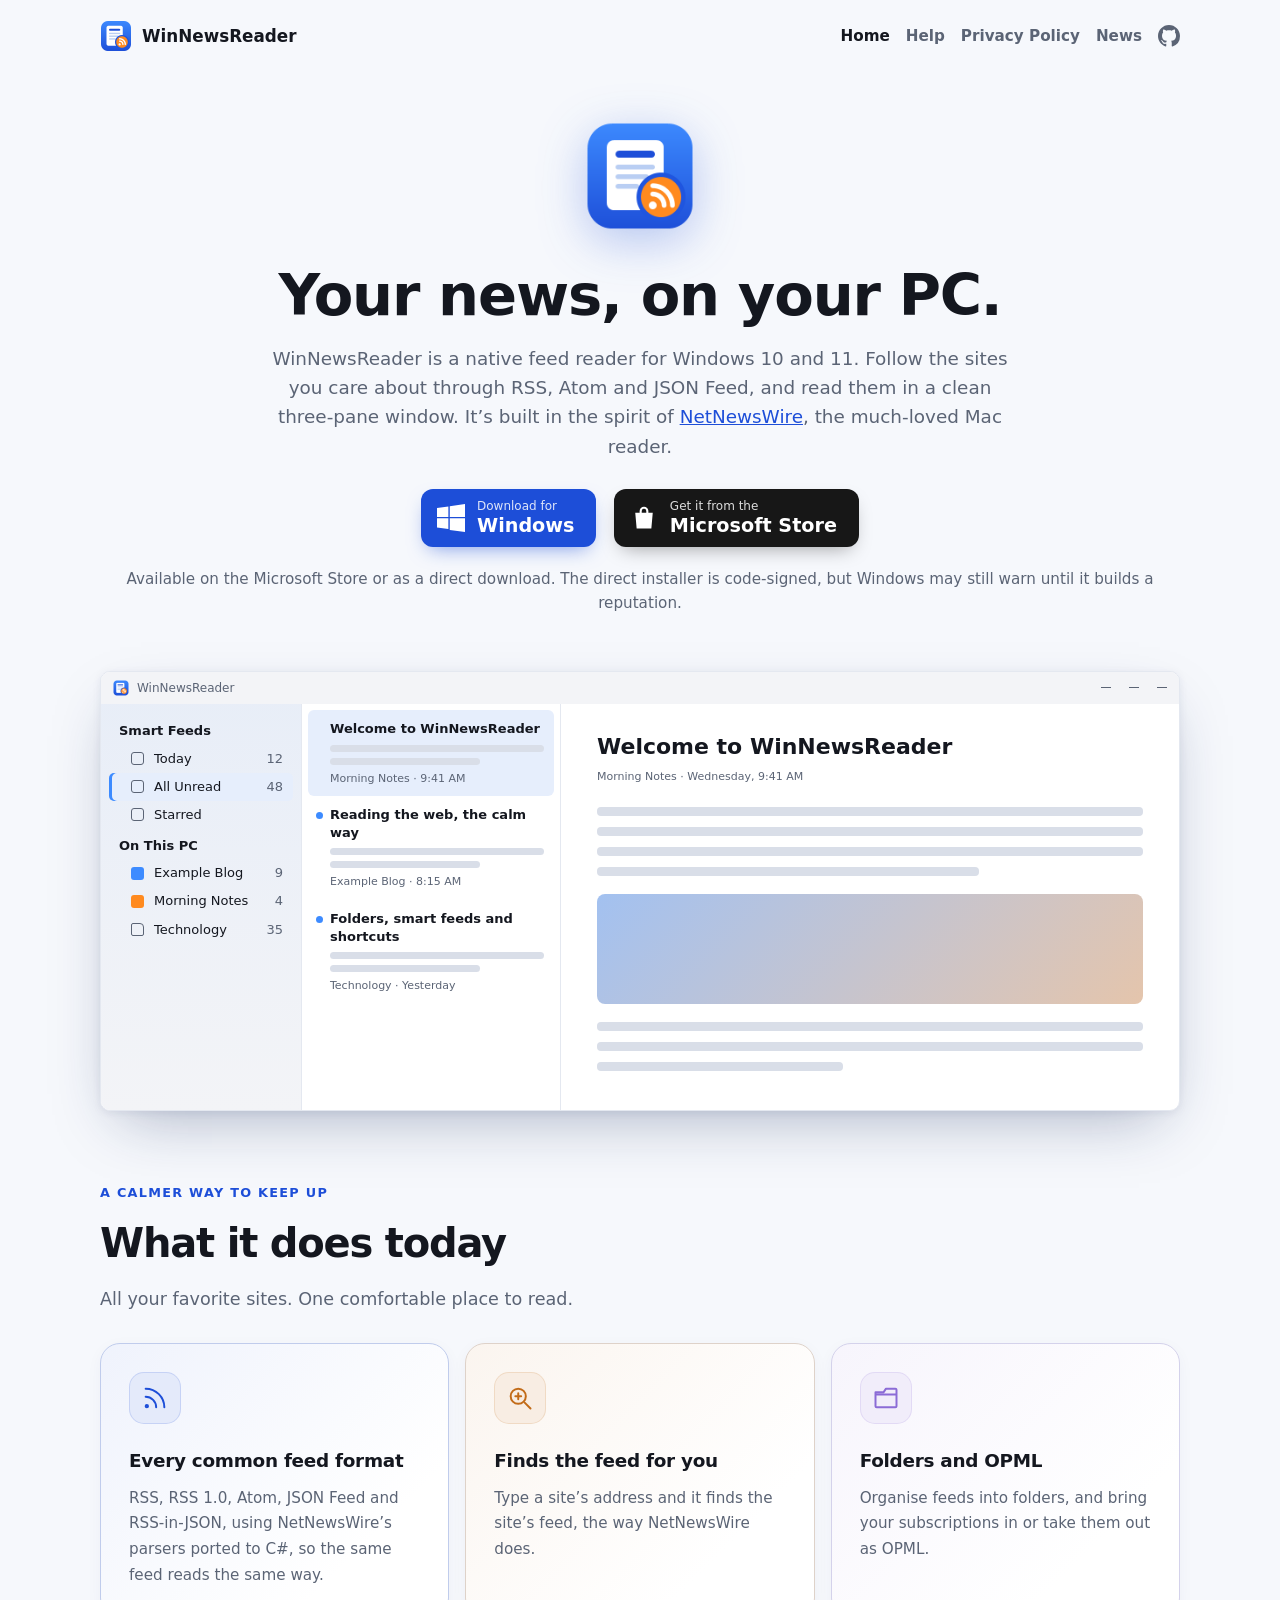
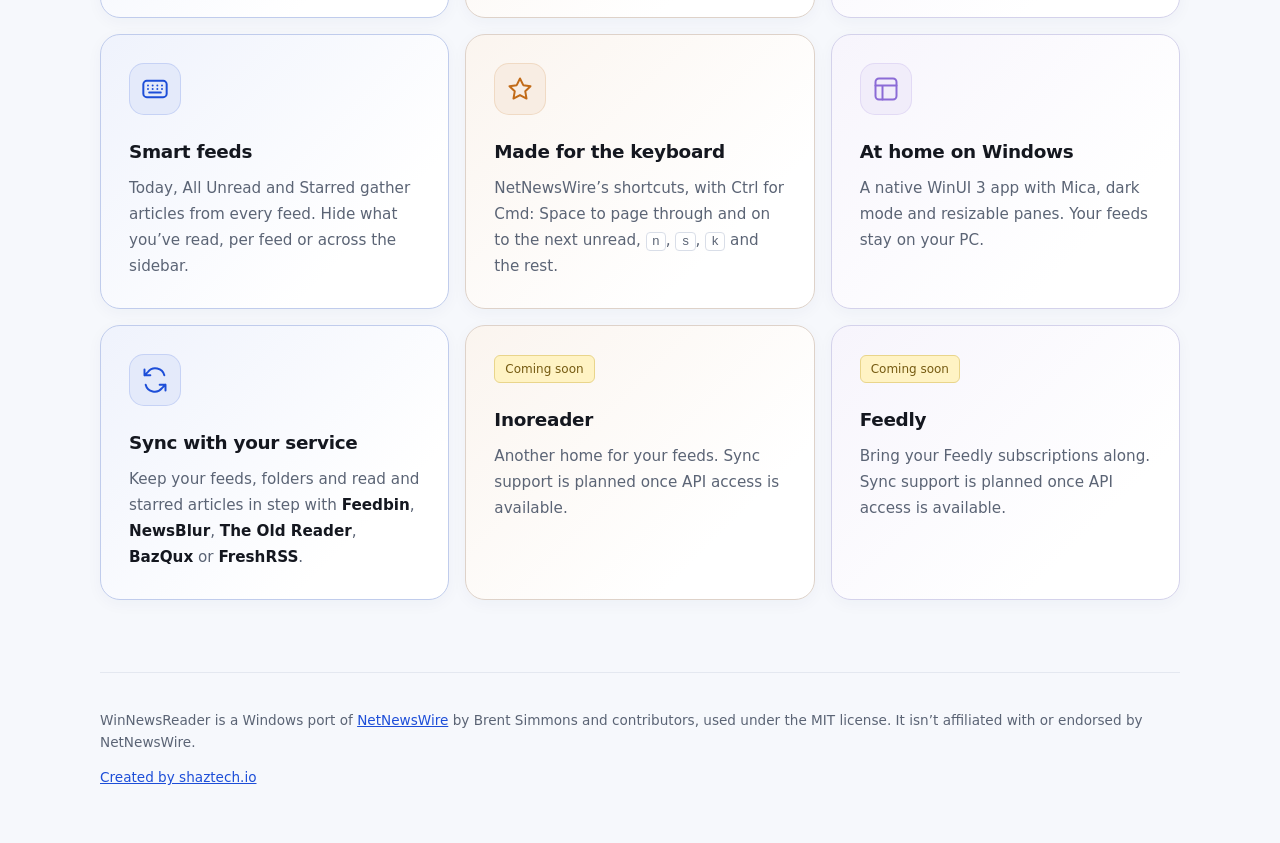
==== commit 99f433f3: "docs(site): credit shaztech.io in the footer Co-Authored-By: Codex <noreply@openai.com>" ====
--- a/site/index.html
+++ b/site/index.html
@@ -142,6 +142,7 @@
 			WinNewsReader is a Windows port of <a href="https://github.com/Ranchero-Software/NetNewsWire">NetNewsWire</a>
 			by Brent Simmons and contributors, used under the MIT license. It isn’t affiliated with or endorsed by NetNewsWire.
 		</p>
+		<p><a href="https://shaztech.io/">Created by shaztech.io</a></p>
 	</footer>
 </body>
 </html>
--- a/site/styles.css
+++ b/site/styles.css
@@ -161,14 +161,13 @@
 
 .badge.store {
 	margin-left: 12px;
-	background: transparent;
-	color: var(--muted);
-	border: 1px solid var(--line);
-	box-shadow: none;
+	background: #171717;
+	color: #fff;
+	box-shadow: 0 8px 20px -8px rgb(0 0 0 / 0.4);
 }
 
 .badge.store:hover {
-	background: var(--layer);
+	background: #333;
 }
 
 @media (max-width: 640px) {
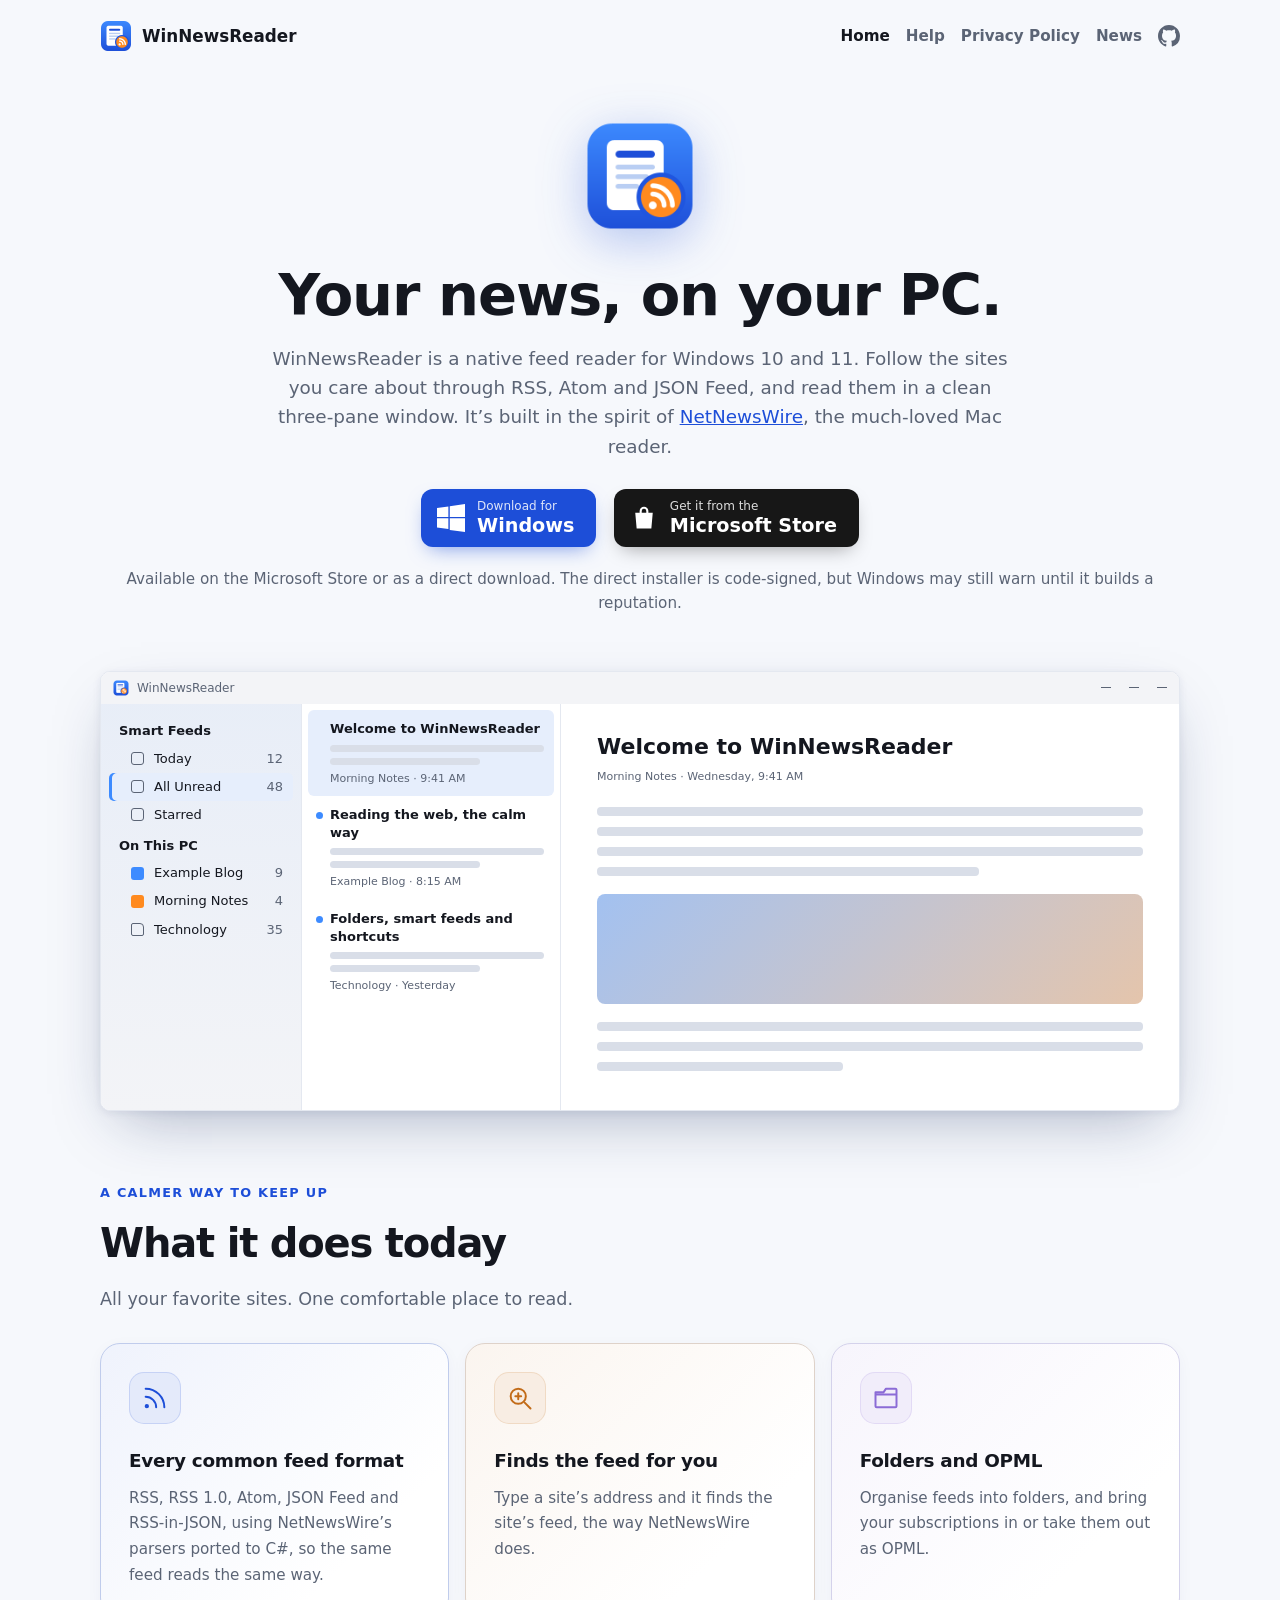
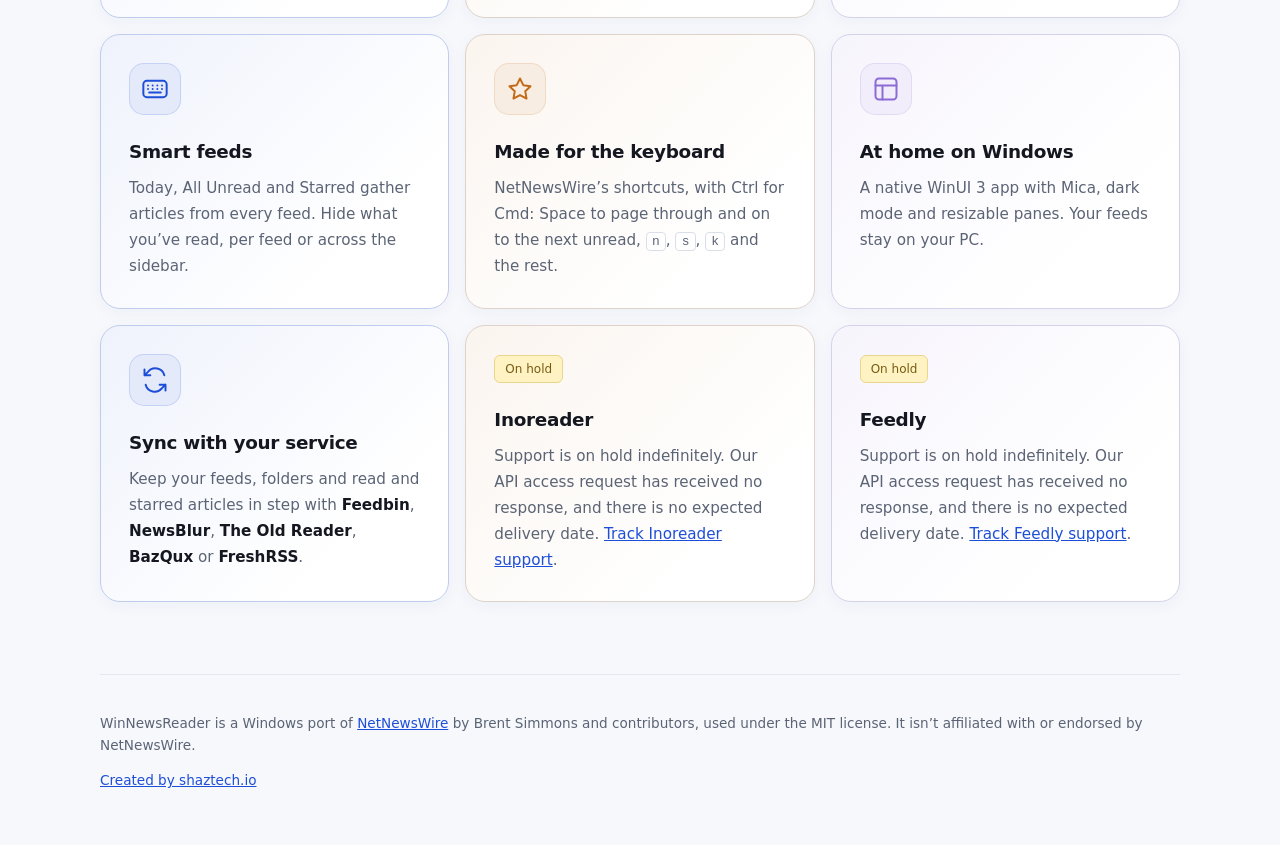
==== commit 05cb56c5: "docs(sync): put Inoreader and Feedly support on hold Co-Authored-By: Codex <noreply@openai.com>" ====
--- a/site/index.html
+++ b/site/index.html
@@ -123,14 +123,14 @@
 					<p>Keep your feeds, folders and read and starred articles in step with <strong>Feedbin</strong>, <strong>NewsBlur</strong>, <strong>The Old Reader</strong>, <strong>BazQux</strong> or <strong>FreshRSS</strong>.</p>
 				</li>
 				<li>
-					<span class="coming-soon">Coming soon</span>
+					<span class="coming-soon">On hold</span>
 					<h3>Inoreader</h3>
-					<p>Another home for your feeds. Sync support is planned once API access is available.</p>
+					<p>Support is on hold indefinitely. Our API access request has received no response, and there is no expected delivery date. <a href="https://github.com/shaztechio/WinNewsReader/issues/27">Track Inoreader support</a>.</p>
 				</li>
 				<li>
-					<span class="coming-soon">Coming soon</span>
+					<span class="coming-soon">On hold</span>
 					<h3>Feedly</h3>
-					<p>Bring your Feedly subscriptions along. Sync support is planned once API access is available.</p>
+					<p>Support is on hold indefinitely. Our API access request has received no response, and there is no expected delivery date. <a href="https://github.com/shaztechio/WinNewsReader/issues/28">Track Feedly support</a>.</p>
 				</li>
 			</ul>
 		</section>
